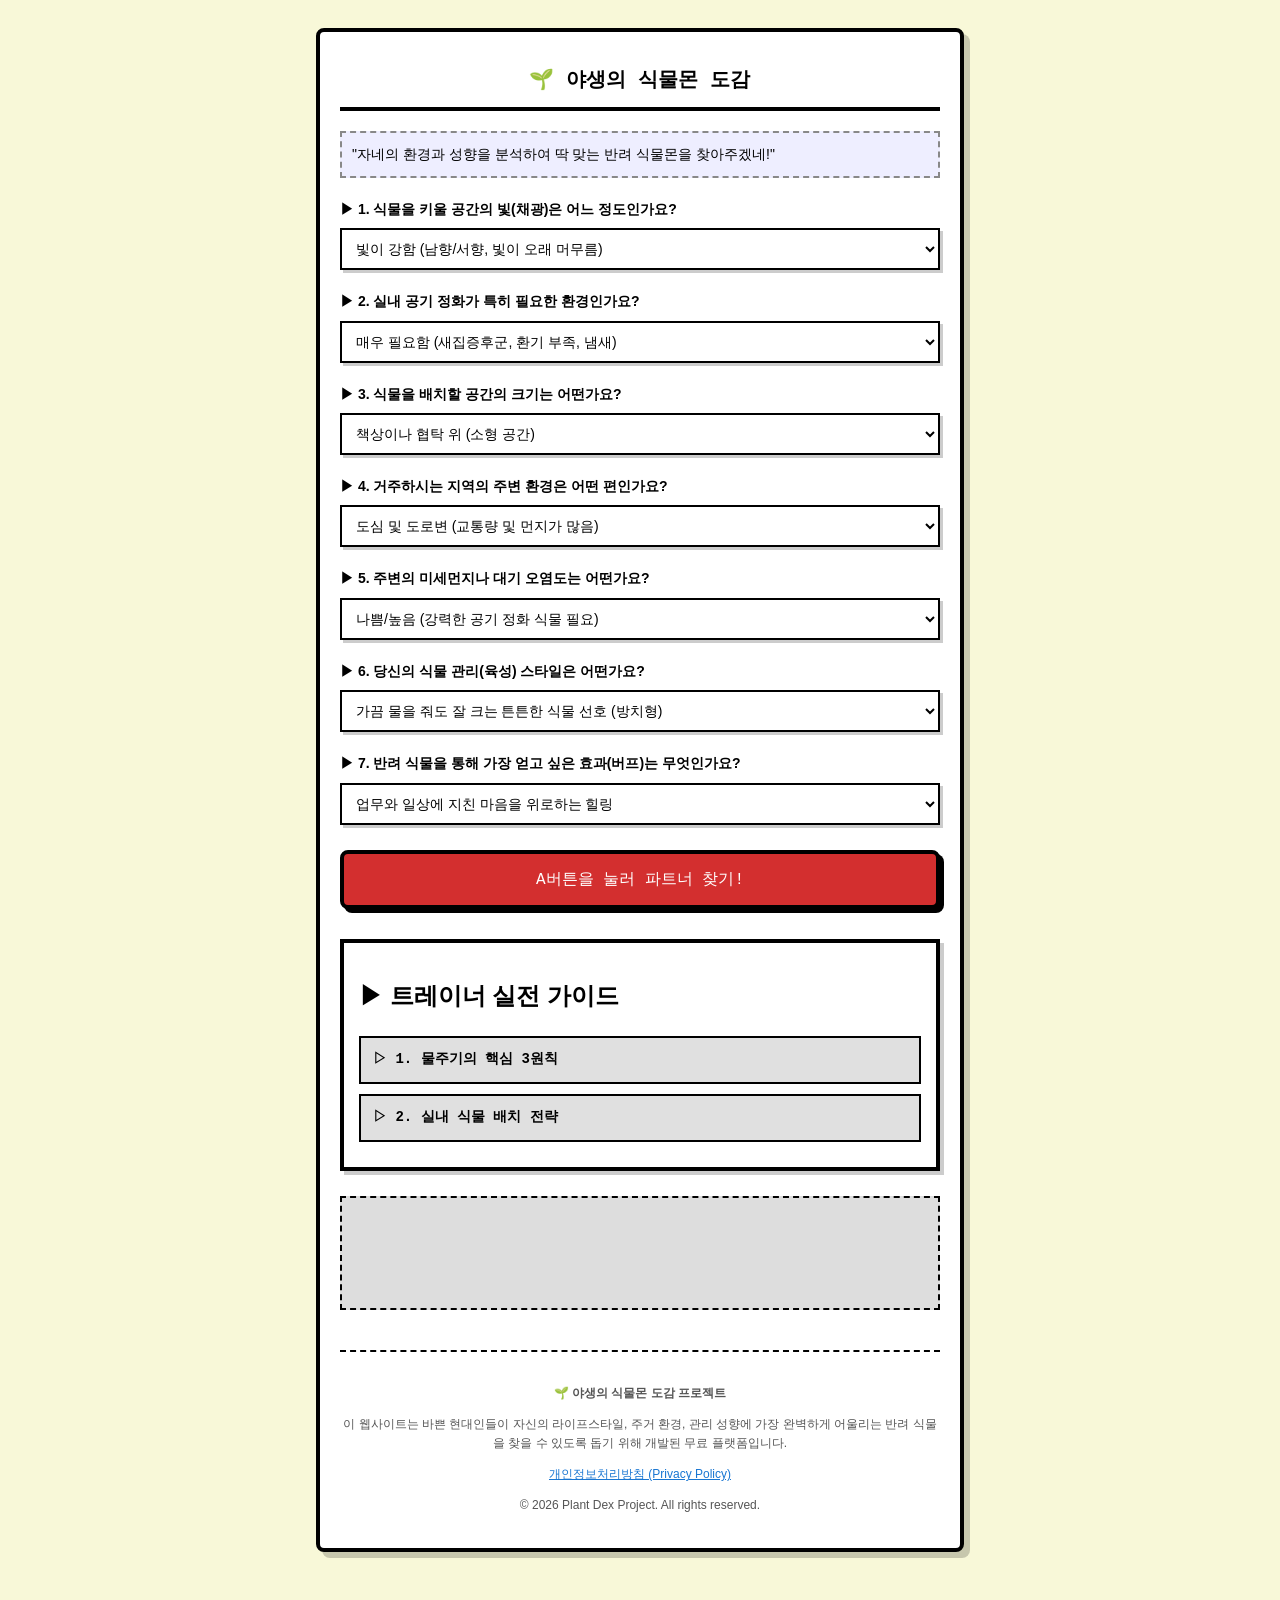
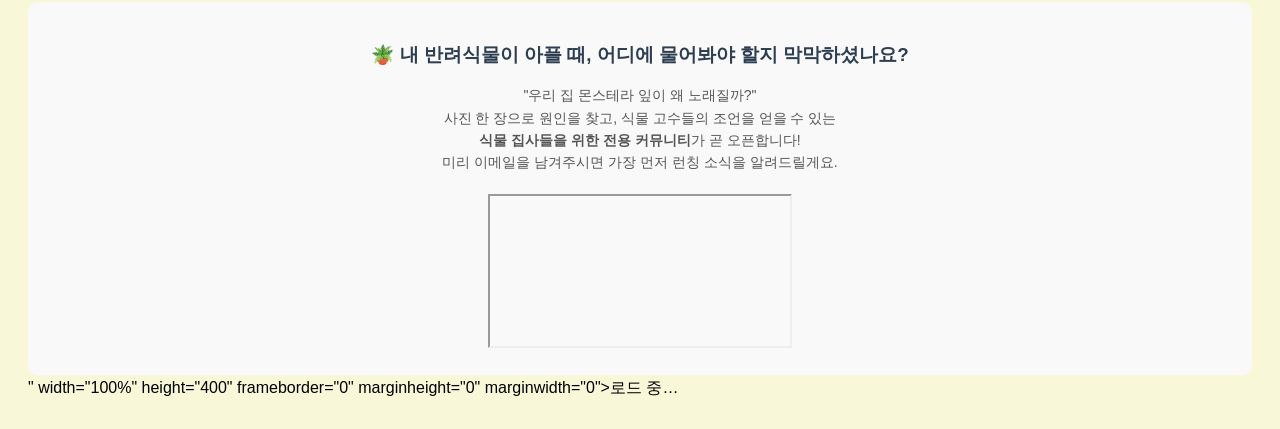
==== index.html @ bf18bb60 "Add files via upload" ====
<!DOCTYPE html>
<html lang="ko">
<head>
    <!-- Google tag (gtag.js) - 방문자 통계 분석 -->
    <script async src="https://www.googletagmanager.com/gtag/js?id=G-PQYEPXVBEW"></script>
    <script>
      window.dataLayer = window.dataLayer || [];
      function gtag(){dataLayer.push(arguments);}
      gtag('js', new Date());
      gtag('config', 'G-PQYEPXVBEW');
    </script>

    <meta charset="UTF-8">
    <meta name="viewport" content="width=device-width, initial-scale=1.0">
    <title>야생의 식물몬 도감 | 나만의 반려식물 찾기</title>

    <!-- 구글 애드센스 계정 소유권 확인 메타 태그 -->
    <meta name="google-adsense-account" content="ca-pub-4136015723287267">
    
    <!-- SNS 공유(오픈 그래프) 최적화 태그 -->
    <meta property="og:title" content="🌱 야생의 식물몬 도감">
    <meta property="og:description" content="나의 환경과 성향에 딱 맞는 운명적인 반려 식물몬을 찾아보세요!">
    <meta property="og:url" content="https://apple1102656-create.github.io/">
    <meta property="og:image" content="https://apple1102656-create.github.io/images/main-thumbnail.png">
    
    <link rel="stylesheet" href="style.css">
    
    <!-- 구글 애드센스 스크립트 -->
    <script async src="https://pagead2.googlesyndication.com/pagead/js/adsbygoogle.js?client=ca-pub-4136015723287267" crossorigin="anonymous"></script>

    <!-- 화면 캡처용 라이브러리 -->
    <script src="https://html2canvas.hertzen.com/dist/html2canvas.min.js"></script>
</head>
<body>
    <div class="container">
        <h1>🌱 야생의 식물몬 도감</h1>
        <p class="intro-text">"자네의 환경과 성향을 분석하여 딱 맞는 반려 식물몬을 찾아주겠네!"</p>

        <!-- 1. 빛 조건 -->
        <div class="question-box">
            <label for="sunlight">▶ 1. 식물을 키울 공간의 빛(채광)은 어느 정도인가요?</label>
            <select id="sunlight">
                <option value="high">빛이 강함 (남향/서향, 빛이 오래 머무름)</option>
                <option value="medium">빛이 적당함 (동향, 아침 햇살)</option>
                <option value="low">어둡거나 간접광 (북향, 창문 없음)</option>
            </select>
        </div>

        <!-- 2. 공기 정화 -->
        <div class="question-box">
            <label for="airQuality">▶ 2. 실내 공기 정화가 특히 필요한 환경인가요?</label>
            <select id="airQuality">
                <option value="high">매우 필요함 (새집증후군, 환기 부족, 냄새)</option>
                <option value="normal">일반적인 상태 (보통의 실내)</option>
            </select>
        </div>

        <!-- 3. 공간 크기 -->
        <div class="question-box">
            <label for="space">▶ 3. 식물을 배치할 공간의 크기는 어떤가요?</label>
            <select id="space">
                <option value="small">책상이나 협탁 위 (소형 공간)</option>
                <option value="large">거실이나 사무실 바닥 (중대형 공간)</option>
            </select>
        </div>

        <!-- 4. 거주 지역 -->
        <div class="question-box">
            <label for="location">▶ 4. 거주하시는 지역의 주변 환경은 어떤 편인가요?</label>
            <select id="location">
                <option value="urban">도심 및 도로변 (교통량 및 먼지가 많음)</option>
                <option value="residential">일반 주택가 및 자연 친화 지역</option>
            </select>
        </div>

        <!-- 5. 오염도 -->
        <div class="question-box">
            <label for="pollution">▶ 5. 주변의 미세먼지나 대기 오염도는 어떤가요?</label>
            <select id="pollution">
                <option value="high">나쁨/높음 (강력한 공기 정화 식물 필요)</option>
                <option value="low">보통/안전함 (기본 정화 능력으로 충분)</option>
            </select>
        </div>

        <!-- 6. 관리 성향 -->
        <div class="question-box">
            <label for="careType">▶ 6. 당신의 식물 관리(육성) 스타일은 어떤가요?</label>
            <select id="careType">
                <option value="easy">가끔 물을 줘도 잘 크는 튼튼한 식물 선호 (방치형)</option>
                <option value="diligent">자주 눈맞춤하며 물을 챙겨주고 싶음 (애정형)</option>
            </select>
        </div>

        <!-- 7. 심리적 취향 -->
        <div class="question-box">
            <label for="mood">▶ 7. 반려 식물을 통해 가장 얻고 싶은 효과(버프)는 무엇인가요?</label>
            <select id="mood">
                <option value="healing">업무와 일상에 지친 마음을 위로하는 힐링</option>
                <option value="interior">공간을 생기 있고 트렌디하게 꾸며주는 인테리어</option>
            </select>
        </div>

        <button onclick="recommendPlant()" class="main-btn">A버튼을 눌러 파트너 찾기!</button>

        <!-- 결과 창 -->
        <div id="result-box" class="hidden">
            <div class="result-card dex-card" id="animation-card">
                <span class="card-header">도감 데이터 전송 완료!</span>
                <p id="plant-subtitle" class="subtitle"></p>
                <h3 id="plant-name" class="pixel-font-large"></h3>
                
                <div class="image-container screen-bg">
                    <img id="plant-image" src="" alt="식물 캐릭터" class="plant-character pixelated">
                </div>

                <div class="stats-box">
                    <p><strong>[속성]</strong> <span id="plant-type"></span></p>
                    <p><strong>[특수 스킬]</strong> <span id="plant-skill"></span></p>
                </div>

                <div id="plant-tags" class="tag-container"></div>
                <p id="plant-description" class="description retro-text"></p>

                <div class="tip-box">
                    <p><strong>▶ 추천 배치 장소:</strong> <span id="plant-spot"></span></p>
                    <p><strong>▶ 주의 및 꿀팁:</strong> <span id="plant-caution"></span></p>
                </div>

                <!-- [수정 완료] 구글 이미지 검색으로 연결되는 버튼 -->
                <a id="plant-affiliate-link" href="#" target="_blank" class="affiliate-btn">
                    ▶ 실제 식물몬(이미지) 보러 가기
                </a>
            </div>

            <div class="sub-recommend retro-box">
                <h4>▶ 이 식물몬들도 잘 어울려요!</h4>
                <ul id="sub-plants-list"></ul>
            </div>

            <div class="share-container">
                <button onclick="shareResult()" class="share-btn">▶ 도감 데이터 통신교환(결과 공유하기)</button>
                <button onclick="downloadResult()" class="share-btn" style="background-color: #4caf50; color: #fff; margin-top: 10px;">📷 내 결과 이미지로 저장하기</button>
            </div>
        </div>

        <div class="articles-section retro-box mt-30">
            <h2>▶ 트레이너 실전 가이드</h2>
            <div class="accordion-item">
                <button class="accordion-header" onclick="toggleAccordion(this)">▷ 1. 물주기의 핵심 3원칙</button>
                <div class="accordion-content">
                    <p>초보 집사들이 가장 많이 하는 실수는 턴(주기)마다 무조건 물을 주는 것입니다. <strong>'겉흙을 2~3cm 이상 찔러보아 흙이 바짝 말랐을 때'</strong> 화분 밑으로 물이 줄줄 흘러나올 만큼 흠뻑 주는 것이 핵심입니다.</p>
                </div>
            </div>
            <div class="accordion-item">
                <button class="accordion-header" onclick="toggleAccordion(this)">▷ 2. 실내 식물 배치 전략</button>
                <div class="accordion-content">
                    <p>공기 정화 식물은 실내 유해 오염 물질이 가장 많이 밀집하는 <strong>바닥에서 1미터 이내 높이</strong>에 배치하는 것이 공기 질 개선에 가장 효과적입니다.</p>
                </div>
            </div>
        </div>

        <!-- 하단 통합 광고 영역 -->
        <div class="ad-container">
            <ins class="adsbygoogle"
                 style="display:block"
                 data-ad-client="ca-pub-4136015723287267"
                 data-ad-slot=""
                 data-ad-format="auto"
                 data-full-width-responsive="true"></ins>
            <script>
                 (adsbygoogle = window.adsbygoogle || []).push({});
            </script>
        </div>

        <!-- 사이트 정보 및 푸터 영역 -->
        <footer style="margin-top: 40px; padding-top: 20px; border-top: 2px dashed #000; text-align: center; font-size: 12px; color: #555;">
            <p><strong>🌱 야생의 식물몬 도감 프로젝트</strong></p>
            <p>이 웹사이트는 바쁜 현대인들이 자신의 라이프스타일, 주거 환경, 관리 성향에 가장 완벽하게 어울리는 반려 식물을 찾을 수 있도록 돕기 위해 개발된 무료 플랫폼입니다.</p>
            <p style="margin-top: 10px;">
                <a href="privacy.html" style="color: #1976d2; text-decoration: underline;">개인정보처리방침 (Privacy Policy)</a>
            </p>
            <p>© 2026 Plant Dex Project. All rights reserved.</p>
        </footer>

    </div> 
    <script src="script.js"></script>
<!-- 사전 알림 신청 영역 시작 -->
<div style="margin-top: 50px; padding: 20px; background-color: #f9f9f9; border-radius: 10px; text-align: center;">
    <h3 style="color: #2c3e50; margin-bottom: 10px;">🪴 내 반려식물이 아플 때, 어디에 물어봐야 할지 막막하셨나요?</h3>
    <p style="color: #555; font-size: 14px; line-height: 1.6; margin-bottom: 20px;">
        "우리 집 몬스테라 잎이 왜 노래질까?"<br>
        사진 한 장으로 원인을 찾고, 식물 고수들의 조언을 얻을 수 있는<br>
        <strong>식물 집사들을 위한 전용 커뮤니티</strong>가 곧 오픈합니다!<br>
        미리 이메일을 남겨주시면 가장 먼저 런칭 소식을 알려드릴게요.
    </p>

    <!-- iframe src 안의 텍스트를 복사한 긴 주소로 바꿔주세요 -->
    <iframe src="<!-- 사전 알림 신청 영역 시작 -->
<div style="margin-top: 50px; padding: 20px; background-color: #f9f9f9; border-radius: 10px; text-align: center;">
    <h3 style="color: #2c3e50; margin-bottom: 10px;">🪴 내 반려식물이 아플 때, 어디에 물어봐야 할지 막막하셨나요?</h3>
    <p style="color: #555; font-size: 14px; line-height: 1.6; margin-bottom: 20px;">
        "우리 집 몬스테라 잎이 왜 노래질까?"<br>
        사진 한 장으로 원인을 찾고, 식물 고수들의 조언을 얻을 수 있는<br>
        <strong>식물 집사들을 위한 전용 커뮤니티</strong>가 곧 오픈합니다!<br>
        미리 이메일을 남겨주시면 가장 먼저 런칭 소식을 알려드릴게요.
    </p>

    <!-- iframe src 안의 텍스트를 복사한 긴 주소로 바꿔주세요 -->
    <iframe src="여기에_복사한_긴_주소를_붙여넣으세요" width="100%" height="400" frameborder="0" marginheight="0" marginwidth="0">로드 중…</iframe>
</div>
<!-- 사전 알림 신청 영역 끝 -->" width="100%" height="400" frameborder="0" marginheight="0" marginwidth="0">로드 중…</iframe>
</div>
<!-- 사전 알림 신청 영역 끝 -->
</body>
</html>
---- style.css ----
@import url('https://cdn.jsdelivr.net/npm/galmuri@latest/dist/galmuri.css');

/* [가독성 개선] 기본 폰트를 가독성이 높은 돋움/고딕 계열로 변경 */
body {
    font-family: 'Apple SD Gothic Neo', 'Malgun Gothic', 'Noto Sans KR', sans-serif;
    background-color: #f8f8d8;
    color: #000;
    padding: 20px;
    line-height: 1.6;
}

/* 주요 타이틀, 버튼, 결과 창에는 레트로 폰트 유지 */
h1, .main-btn, .pixel-font-large, .card-header, .share-btn, .accordion-header, .retro-box h4 {
    font-family: 'Galmuri11', monospace;
}

.container {
    max-width: 600px;
    margin: 0 auto;
    background: #fff;
    padding: 20px;
    border: 4px solid #000;
    border-radius: 8px;
    box-shadow: 6px 6px 0px rgba(0,0,0,0.2);
}

h1 {
    font-size: 20px;
    text-align: center;
    border-bottom: 4px solid #000;
    padding-bottom: 10px;
    margin-bottom: 20px;
}

.intro-text {
    font-size: 14px;
    border: 2px dashed #888;
    padding: 10px;
    background: #eef;
}

.question-box { margin-top: 20px; }
label { display: block; font-weight: bold; margin-bottom: 8px; font-size: 14px; }
select { 
    width: 100%; 
    padding: 10px; 
    border: 2px solid #000; 
    font-family: 'Apple SD Gothic Neo', 'Malgun Gothic', sans-serif;
    font-size: 14px; 
    background-color: #fff;
    box-shadow: 3px 3px 0px #ccc;
    outline: none;
    cursor: pointer;
}

.main-btn {
    margin-top: 25px;
    width: 100%;
    padding: 15px;
    background-color: #d32f2f;
    color: white;
    border: 4px solid #000;
    border-radius: 8px;
    font-size: 16px;
    cursor: pointer;
    box-shadow: 4px 4px 0px #000;
    transition: transform 0.1s;
}
.main-btn:active { transform: translate(4px, 4px); box-shadow: 0px 0px 0px #000; }

#result-box { margin-top: 30px; }

.dex-card {
    background: #f0f0f0;
    border: 4px solid #000;
    border-radius: 12px;
    padding: 20px;
    text-align: center;
    box-shadow: inset -4px -4px 0px rgba(0,0,0,0.1), 6px 6px 0px rgba(0,0,0,0.2);
}

.pixel-font-large { font-size: 24px; margin: 10px 0; color: #000; text-shadow: 2px 2px 0px #ccc; }

.screen-bg {
    background-color: #9bbc0f;
    border: 4px solid #0f380f;
    border-radius: 8px;
    padding: 20px;
    margin: 15px 0;
    box-shadow: inset 4px 4px 0px rgba(0,0,0,0.1);
}

.pixelated {
    image-rendering: pixelated;
}

.plant-character {
    max-width: 260px; 
    width: 100%;
    height: auto;
    animation: popIn 0.5s steps(5, end) forwards, bobbing 2s steps(4, end) infinite 0.5s;
}

@keyframes popIn {
    0% { transform: scale(0); opacity: 0; }
    100% { transform: scale(1); opacity: 1; }
}

@keyframes bobbing {
    0%, 100% { transform: translateY(0); }
    50% { transform: translateY(-8px); }
}

.stats-box {
    background: #fff;
    border: 2px solid #000;
    padding: 10px;
    text-align: left;
    font-size: 14px;
    margin-bottom: 15px;
}
.stats-box p { margin: 5px 0; }

.tag-badge { 
    display: inline-block; 
    background-color: #000; 
    color: #fff; 
    padding: 4px 8px; 
    font-size: 12px; 
    margin: 3px; 
    border-radius: 4px;
}

.retro-text {
    font-size: 15px;
    text-align: left;
    background: #fff;
    border: 2px solid #000;
    padding: 15px;
    border-radius: 4px;
    min-height: 80px;
    font-family: 'Apple SD Gothic Neo', 'Malgun Gothic', sans-serif;
    word-break: keep-all;
}

.typewriter-cursor {
    display: inline-block;
    vertical-align: bottom;
    animation: blink 0.8s step-end infinite;
    margin-left: 4px;
    font-size: 12px;
}

@keyframes blink {
    50% { opacity: 0; }
}

.tip-box { 
    background-color: #fffbe6; 
    border: 2px dashed #ffb300; 
    padding: 15px; 
    margin-top: 15px; 
    text-align: left; 
    font-size: 14px; 
}
.tip-box p { margin: 6px 0; }

.affiliate-btn { 
    display: block; 
    margin-top: 20px; 
    padding: 12px; 
    background-color: #1976d2; 
    color: white; 
    text-decoration: none; 
    border: 4px solid #000; 
    font-family: 'Galmuri11', monospace;
    font-size: 14px; 
    box-shadow: 4px 4px 0px #000; 
}
.affiliate-btn:active { transform: translate(4px, 4px); box-shadow: 0px 0px 0px #000; }

.retro-box {
    background: #fff;
    border: 4px solid #000;
    padding: 15px;
    margin-top: 20px;
    text-align: left;
    box-shadow: 4px 4px 0px rgba(0,0,0,0.2);
}
.retro-box h4 { margin: 0 0 10px 0; border-bottom: 2px solid #000; padding-bottom: 5px;}
.retro-box ul { margin: 0; padding-left: 20px; font-size: 14px; }
.retro-box li { margin-bottom: 8px; }

.share-btn { 
    width: 100%; 
    padding: 12px; 
    background-color: #fbc02d; 
    color: #000; 
    border: 4px solid #000; 
    font-size: 14px; 
    cursor: pointer; 
    box-shadow: 4px 4px 0px #000; 
    margin-top: 20px;
}
.share-btn:active { transform: translate(4px, 4px); box-shadow: 0px 0px 0px #000; }

.accordion-item { margin-bottom: 10px; border: 2px solid #000; background: #eee; }
.accordion-header { width: 100%; padding: 12px; background-color: #e0e0e0; color: #000; font-size: 14px; font-weight: bold; text-align: left; border: none; cursor: pointer; border-bottom: 2px solid transparent;}
.accordion-content { padding: 15px; background-color: #ffffff; font-size: 14px; display: none; border-top: 2px solid #000;}

.mt-30 { margin-top: 30px; }
.ad-container { margin: 25px 0; padding: 15px 0; text-align: center; background-color: #ddd; border: 2px dashed #000; min-height: 80px; }
.hidden { display: none; }
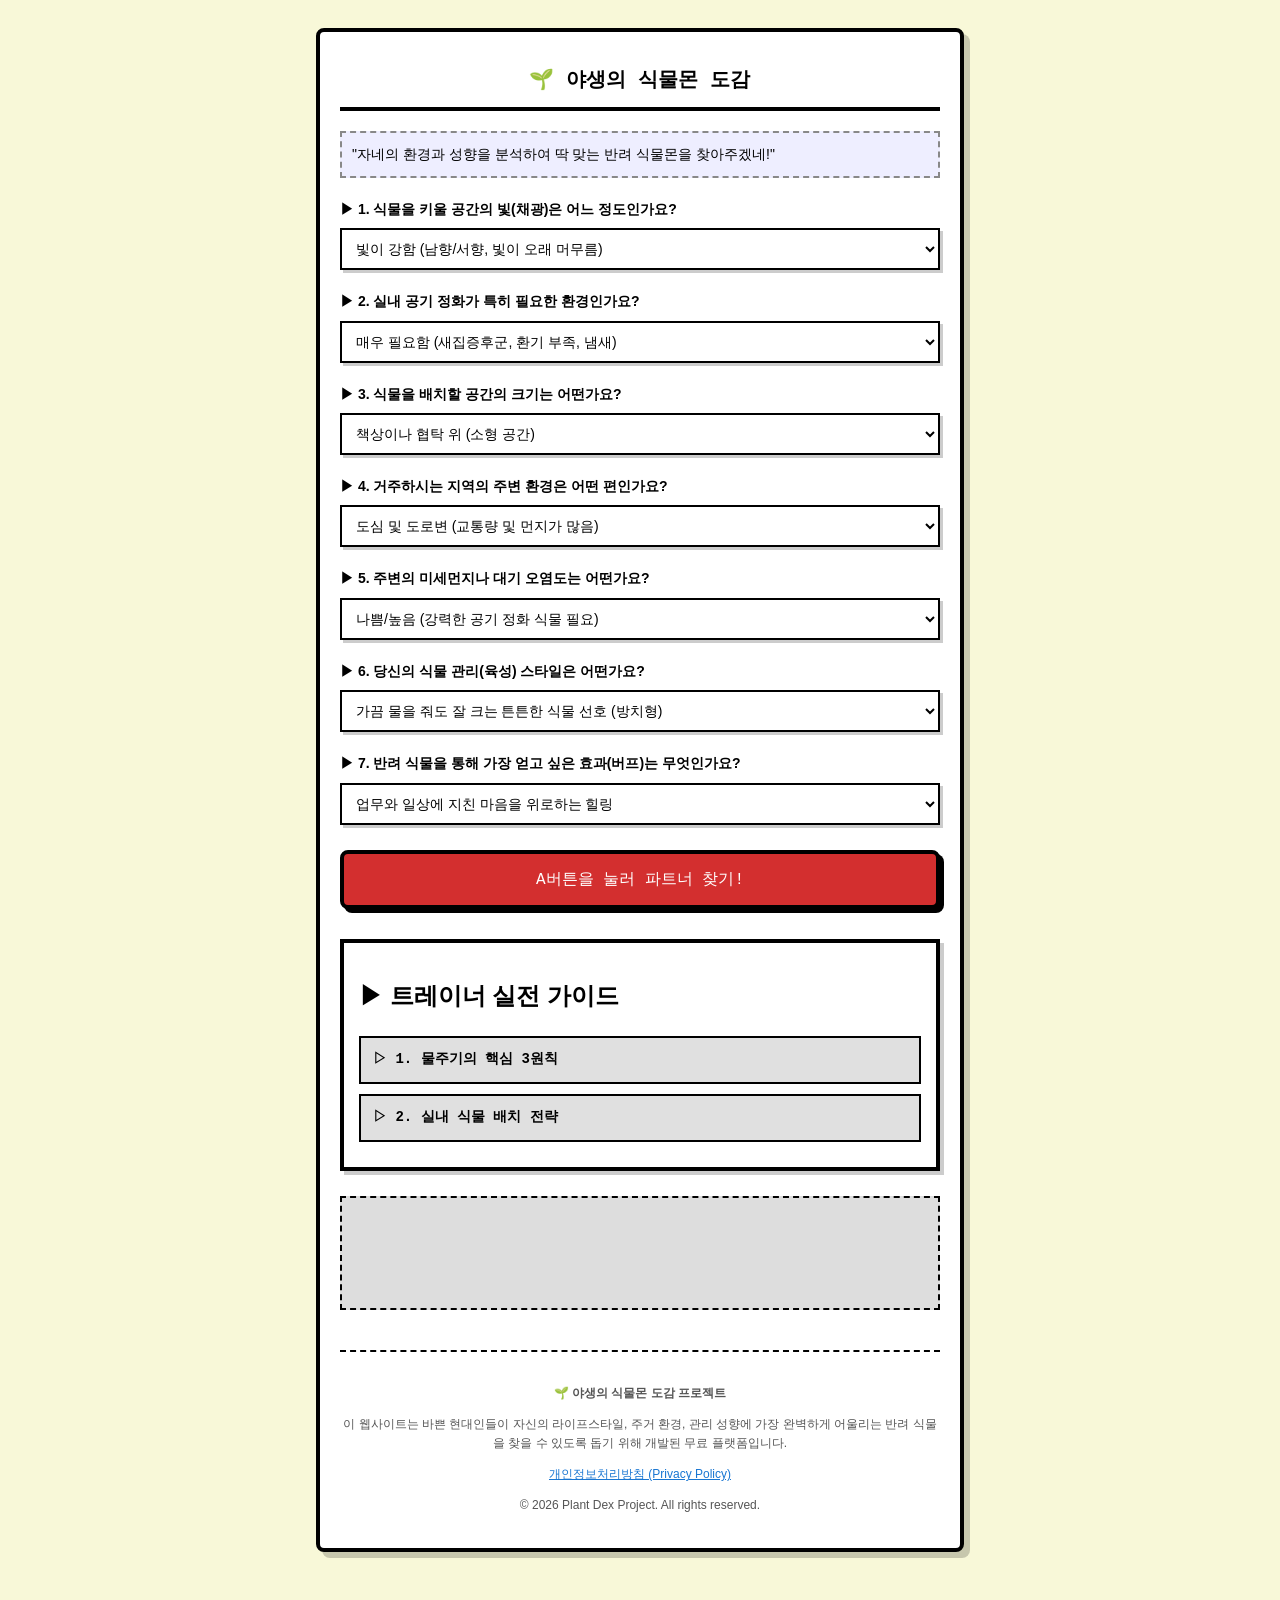
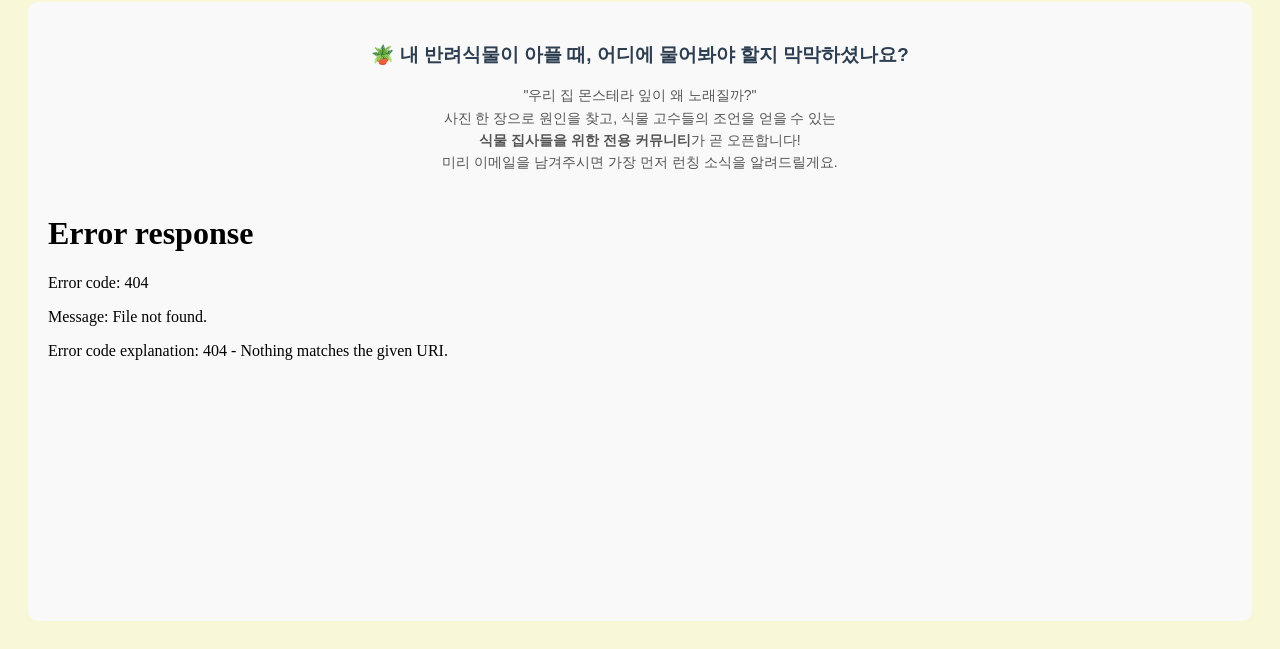
==== commit 4693c23b: "Add files via upload" ====
--- a/index.html
+++ b/index.html
@@ -184,32 +184,20 @@
 
     </div> 
     <script src="script.js"></script>
-<!-- 사전 알림 신청 영역 시작 -->
-<div style="margin-top: 50px; padding: 20px; background-color: #f9f9f9; border-radius: 10px; text-align: center;">
-    <h3 style="color: #2c3e50; margin-bottom: 10px;">🪴 내 반려식물이 아플 때, 어디에 물어봐야 할지 막막하셨나요?</h3>
-    <p style="color: #555; font-size: 14px; line-height: 1.6; margin-bottom: 20px;">
-        "우리 집 몬스테라 잎이 왜 노래질까?"<br>
-        사진 한 장으로 원인을 찾고, 식물 고수들의 조언을 얻을 수 있는<br>
-        <strong>식물 집사들을 위한 전용 커뮤니티</strong>가 곧 오픈합니다!<br>
-        미리 이메일을 남겨주시면 가장 먼저 런칭 소식을 알려드릴게요.
-    </p>
-
-    <!-- iframe src 안의 텍스트를 복사한 긴 주소로 바꿔주세요 -->
-    <iframe src="<!-- 사전 알림 신청 영역 시작 -->
-<div style="margin-top: 50px; padding: 20px; background-color: #f9f9f9; border-radius: 10px; text-align: center;">
-    <h3 style="color: #2c3e50; margin-bottom: 10px;">🪴 내 반려식물이 아플 때, 어디에 물어봐야 할지 막막하셨나요?</h3>
-    <p style="color: #555; font-size: 14px; line-height: 1.6; margin-bottom: 20px;">
-        "우리 집 몬스테라 잎이 왜 노래질까?"<br>
-        사진 한 장으로 원인을 찾고, 식물 고수들의 조언을 얻을 수 있는<br>
-        <strong>식물 집사들을 위한 전용 커뮤니티</strong>가 곧 오픈합니다!<br>
-        미리 이메일을 남겨주시면 가장 먼저 런칭 소식을 알려드릴게요.
-    </p>
-
-    <!-- iframe src 안의 텍스트를 복사한 긴 주소로 바꿔주세요 -->
-    <iframe src="여기에_복사한_긴_주소를_붙여넣으세요" width="100%" height="400" frameborder="0" marginheight="0" marginwidth="0">로드 중…</iframe>
-</div>
-<!-- 사전 알림 신청 영역 끝 -->" width="100%" height="400" frameborder="0" marginheight="0" marginwidth="0">로드 중…</iframe>
-</div>
-<!-- 사전 알림 신청 영역 끝 -->
+
+    <!-- 사전 알림 신청 영역 시작 -->
+    <div style="margin-top: 50px; padding: 20px; background-color: #f9f9f9; border-radius: 10px; text-align: center;">
+        <h3 style="color: #2c3e50; margin-bottom: 10px;">🪴 내 반려식물이 아플 때, 어디에 물어봐야 할지 막막하셨나요?</h3>
+        <p style="color: #555; font-size: 14px; line-height: 1.6; margin-bottom: 20px;">
+            "우리 집 몬스테라 잎이 왜 노래질까?"<br>
+            사진 한 장으로 원인을 찾고, 식물 고수들의 조언을 얻을 수 있는<br>
+            <strong>식물 집사들을 위한 전용 커뮤니티</strong>가 곧 오픈합니다!<br>
+            미리 이메일을 남겨주시면 가장 먼저 런칭 소식을 알려드릴게요.
+        </p>
+
+        <!-- iframe src 안의 텍스트를 복사한 긴 주소로 바꿔주세요 -->
+        <iframe src="여기에_복사한_긴_주소를_붙여넣으세요" width="100%" height="400" frameborder="0" marginheight="0" marginwidth="0">로드 중…</iframe>
+    </div>
+    <!-- 사전 알림 신청 영역 끝 -->
 </body>
 </html>
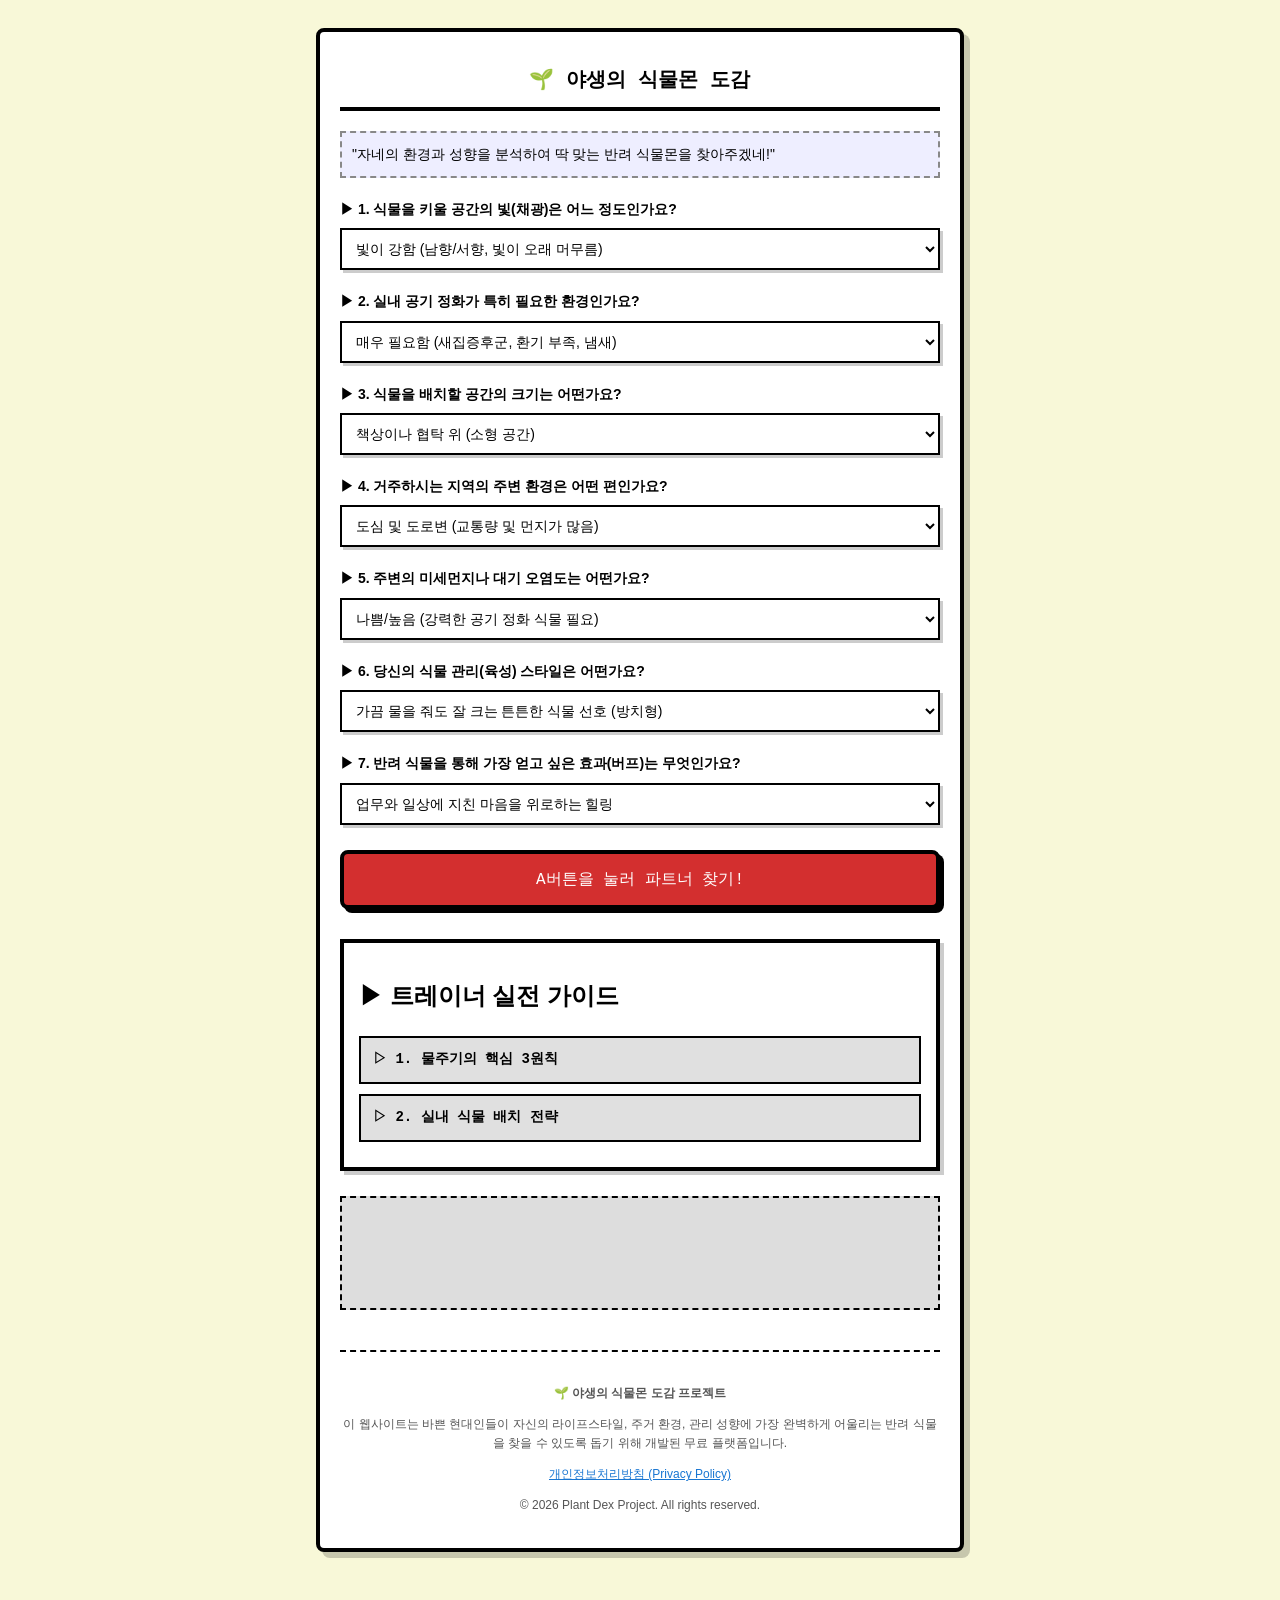
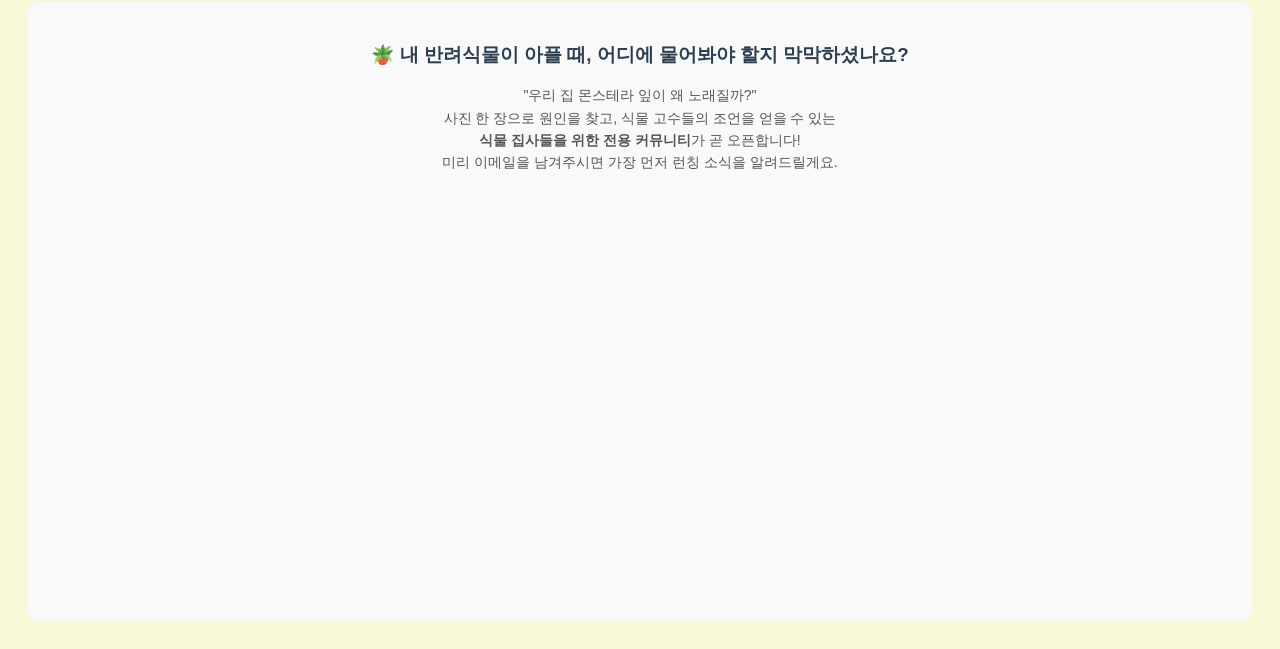
==== commit 76070d2f: "Add files via upload" ====
--- a/index.html
+++ b/index.html
@@ -196,7 +196,7 @@
         </p>
 
         <!-- iframe src 안의 텍스트를 복사한 긴 주소로 바꿔주세요 -->
-        <iframe src="여기에_복사한_긴_주소를_붙여넣으세요" width="100%" height="400" frameborder="0" marginheight="0" marginwidth="0">로드 중…</iframe>
+        <iframe src="https://docs.google.com/forms/d/e/1FAIpQLScfU-OfLPG2yC_JlRL28IwRi_As6bhgP7tJ-Bg3mwSod7ke3A/viewform?usp=dialog" width="100%" height="400" frameborder="0" marginheight="0" marginwidth="0">로드 중…</iframe>
     </div>
     <!-- 사전 알림 신청 영역 끝 -->
 </body>
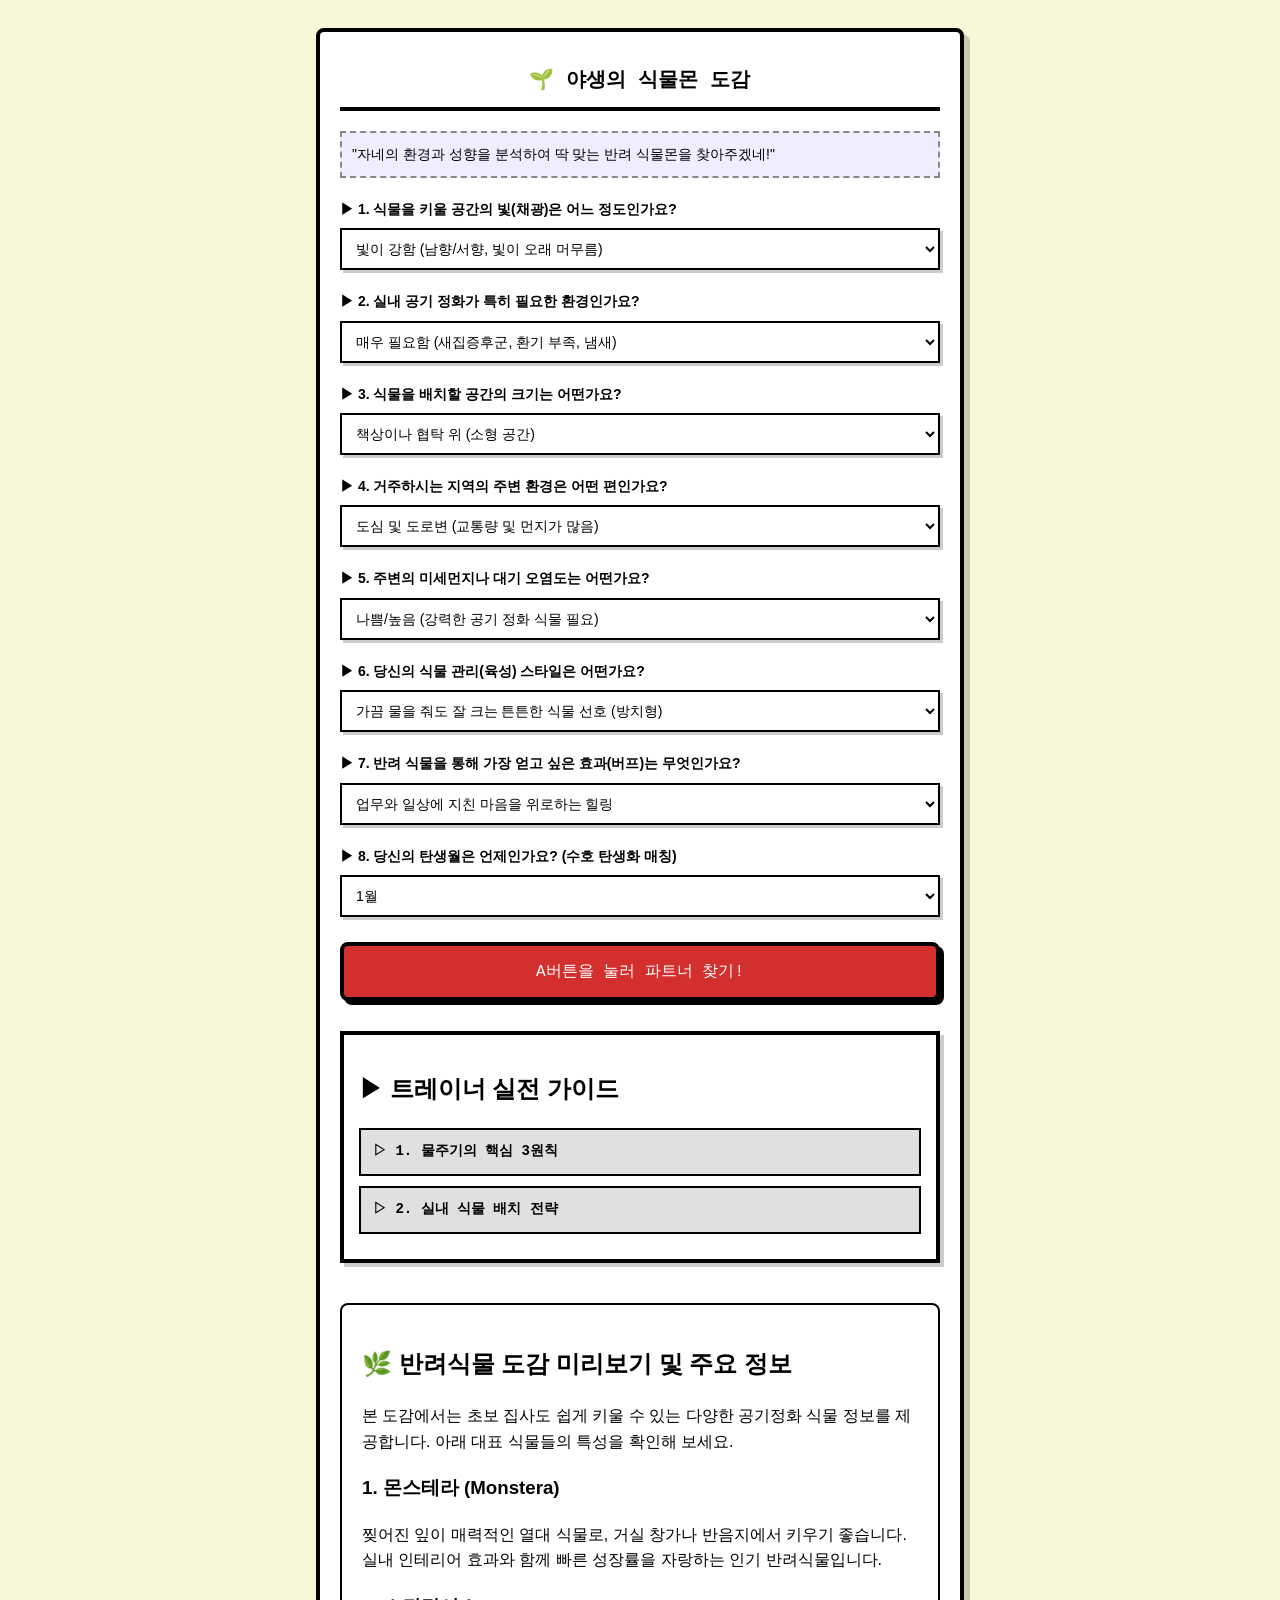
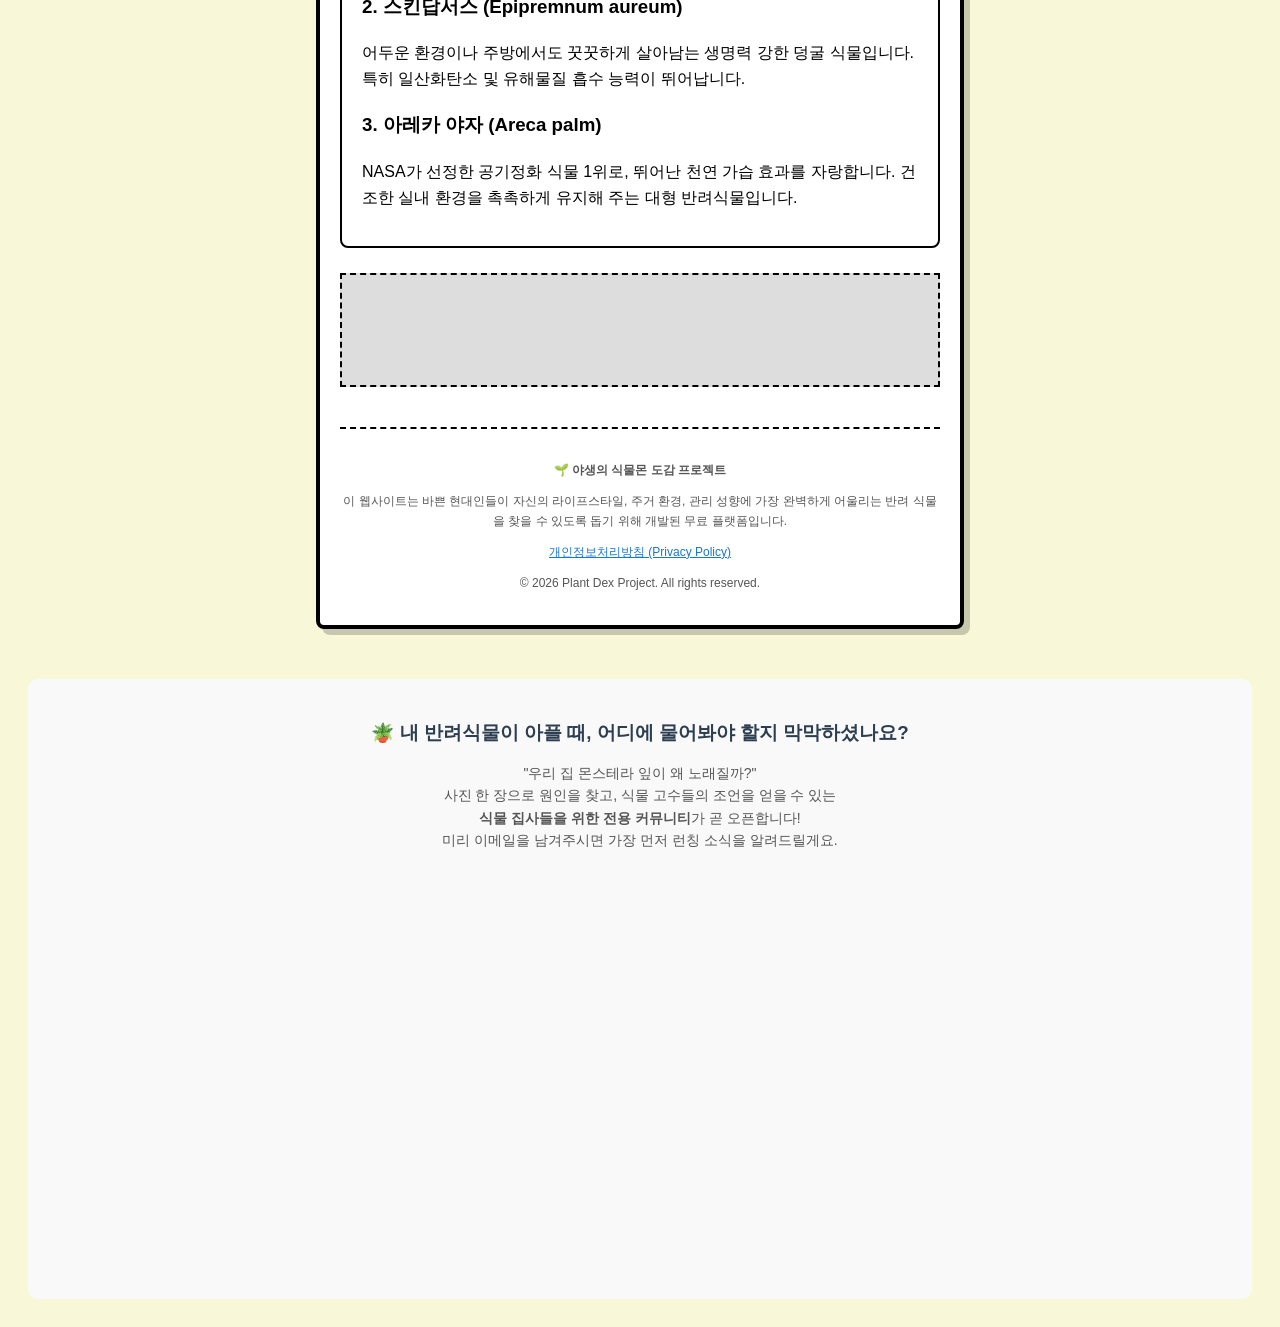
==== commit d4b64959: "Add files via upload" ====
--- a/index.html
+++ b/index.html
@@ -100,10 +100,30 @@
             </select>
         </div>
 
+        <!-- 8. 탄생월 선택 -->
+        <div class="question-box">
+            <label for="birthMonth">▶ 8. 당신의 탄생월은 언제인가요? (수호 탄생화 매칭)</label>
+            <select id="birthMonth">
+                <option value="1">1월</option>
+                <option value="2">2월</option>
+                <option value="3">3월</option>
+                <option value="4">4월</option>
+                <option value="5">5월</option>
+                <option value="6">6월</option>
+                <option value="7">7월</option>
+                <option value="8">8월</option>
+                <option value="9">9월</option>
+                <option value="10">10월</option>
+                <option value="11">11월</option>
+                <option value="12">12월</option>
+            </select>
+        </div>
+
         <button onclick="recommendPlant()" class="main-btn">A버튼을 눌러 파트너 찾기!</button>
 
         <!-- 결과 창 -->
         <div id="result-box" class="hidden">
+            <!-- 메인 추천 식물몬 카드 -->
             <div class="result-card dex-card" id="animation-card">
                 <span class="card-header">도감 데이터 전송 완료!</span>
                 <p id="plant-subtitle" class="subtitle"></p>
@@ -126,23 +146,35 @@
                     <p><strong>▶ 주의 및 꿀팁:</strong> <span id="plant-caution"></span></p>
                 </div>
 
-                <!-- [수정 완료] 구글 이미지 검색으로 연결되는 버튼 -->
+                <!-- 메인 식물 구글 이미지 검색 연결 버튼 -->
                 <a id="plant-affiliate-link" href="#" target="_blank" class="affiliate-btn">
                     ▶ 실제 식물몬(이미지) 보러 가기
                 </a>
             </div>
 
+            <!-- 탄생월 수호 식물몬 카드 -->
+            <div class="retro-box mt-20" style="background-color: #fffaf0; border: 2px solid #e67e22;">
+                <h4 style="margin: 0 0 10px 0; color: #d35400;">🎂 나의 탄생월 수호 탄생화</h4>
+                <p id="birth-flower-info" style="margin: 0 0 12px 0; line-height: 1.6; font-size: 14px; color: #333;"></p>
+                <a id="birth-flower-link" href="#" target="_blank" class="affiliate-btn" style="background-color: #e67e22; border-color: #d35400;">
+                    🌸 실제 탄생화(이미지) 보러 가기
+                </a>
+            </div>
+
+            <!-- 서브 추천 목록 -->
             <div class="sub-recommend retro-box">
                 <h4>▶ 이 식물몬들도 잘 어울려요!</h4>
                 <ul id="sub-plants-list"></ul>
             </div>
 
+            <!-- 공유 및 이미지 저장 -->
             <div class="share-container">
                 <button onclick="shareResult()" class="share-btn">▶ 도감 데이터 통신교환(결과 공유하기)</button>
                 <button onclick="downloadResult()" class="share-btn" style="background-color: #4caf50; color: #fff; margin-top: 10px;">📷 내 결과 이미지로 저장하기</button>
             </div>
         </div>
 
+        <!-- 가이드 아코디언 영역 -->
         <div class="articles-section retro-box mt-30">
             <h2>▶ 트레이너 실전 가이드</h2>
             <div class="accordion-item">
@@ -159,7 +191,21 @@
             </div>
         </div>
 
-        <!-- 하단 통합 광고 영역 -->
+        <!-- [핵심 보수] 크롤러 인식용 정적 콘텐츠 영역 (상시 노출) -->
+        <section class="seo-content-box" style="margin-top: 40px; padding: 20px; background: #fff; border: 2px solid #000; border-radius: 8px;">
+            <h2>🌿 반려식물 도감 미리보기 및 주요 정보</h2>
+            <p>본 도감에서는 초보 집사도 쉽게 키울 수 있는 다양한 공기정화 식물 정보를 제공합니다. 아래 대표 식물들의 특성을 확인해 보세요.</p>
+            <div style="margin-top: 15px;">
+                <h3>1. 몬스테라 (Monstera)</h3>
+                <p>찢어진 잎이 매력적인 열대 식물로, 거실 창가나 반음지에서 키우기 좋습니다. 실내 인테리어 효과와 함께 빠른 성장률을 자랑하는 인기 반려식물입니다.</p>
+                <h3>2. 스킨답서스 (Epipremnum aureum)</h3>
+                <p>어두운 환경이나 주방에서도 꿋꿋하게 살아남는 생명력 강한 덩굴 식물입니다. 특히 일산화탄소 및 유해물질 흡수 능력이 뛰어납니다.</p>
+                <h3>3. 아레카 야자 (Areca palm)</h3>
+                <p>NASA가 선정한 공기정화 식물 1위로, 뛰어난 천연 가습 효과를 자랑합니다. 건조한 실내 환경을 촉촉하게 유지해 주는 대형 반려식물입니다.</p>
+            </div>
+        </section>
+
+        <!-- 하단 광고 영역 -->
         <div class="ad-container">
             <ins class="adsbygoogle"
                  style="display:block"
@@ -172,7 +218,7 @@
             </script>
         </div>
 
-        <!-- 사이트 정보 및 푸터 영역 -->
+        <!-- 푸터 및 개인정보처리방침 링크 -->
         <footer style="margin-top: 40px; padding-top: 20px; border-top: 2px dashed #000; text-align: center; font-size: 12px; color: #555;">
             <p><strong>🌱 야생의 식물몬 도감 프로젝트</strong></p>
             <p>이 웹사이트는 바쁜 현대인들이 자신의 라이프스타일, 주거 환경, 관리 성향에 가장 완벽하게 어울리는 반려 식물을 찾을 수 있도록 돕기 위해 개발된 무료 플랫폼입니다.</p>
@@ -185,7 +231,7 @@
     </div> 
     <script src="script.js"></script>
 
-    <!-- 사전 알림 신청 영역 시작 -->
+    <!-- 사전 알림 신청 영역 -->
     <div style="margin-top: 50px; padding: 20px; background-color: #f9f9f9; border-radius: 10px; text-align: center;">
         <h3 style="color: #2c3e50; margin-bottom: 10px;">🪴 내 반려식물이 아플 때, 어디에 물어봐야 할지 막막하셨나요?</h3>
         <p style="color: #555; font-size: 14px; line-height: 1.6; margin-bottom: 20px;">
@@ -194,10 +240,7 @@
             <strong>식물 집사들을 위한 전용 커뮤니티</strong>가 곧 오픈합니다!<br>
             미리 이메일을 남겨주시면 가장 먼저 런칭 소식을 알려드릴게요.
         </p>
-
-        <!-- iframe src 안의 텍스트를 복사한 긴 주소로 바꿔주세요 -->
         <iframe src="https://docs.google.com/forms/d/e/1FAIpQLScfU-OfLPG2yC_JlRL28IwRi_As6bhgP7tJ-Bg3mwSod7ke3A/viewform?usp=dialog" width="100%" height="400" frameborder="0" marginheight="0" marginwidth="0">로드 중…</iframe>
     </div>
-    <!-- 사전 알림 신청 영역 끝 -->
 </body>
 </html>
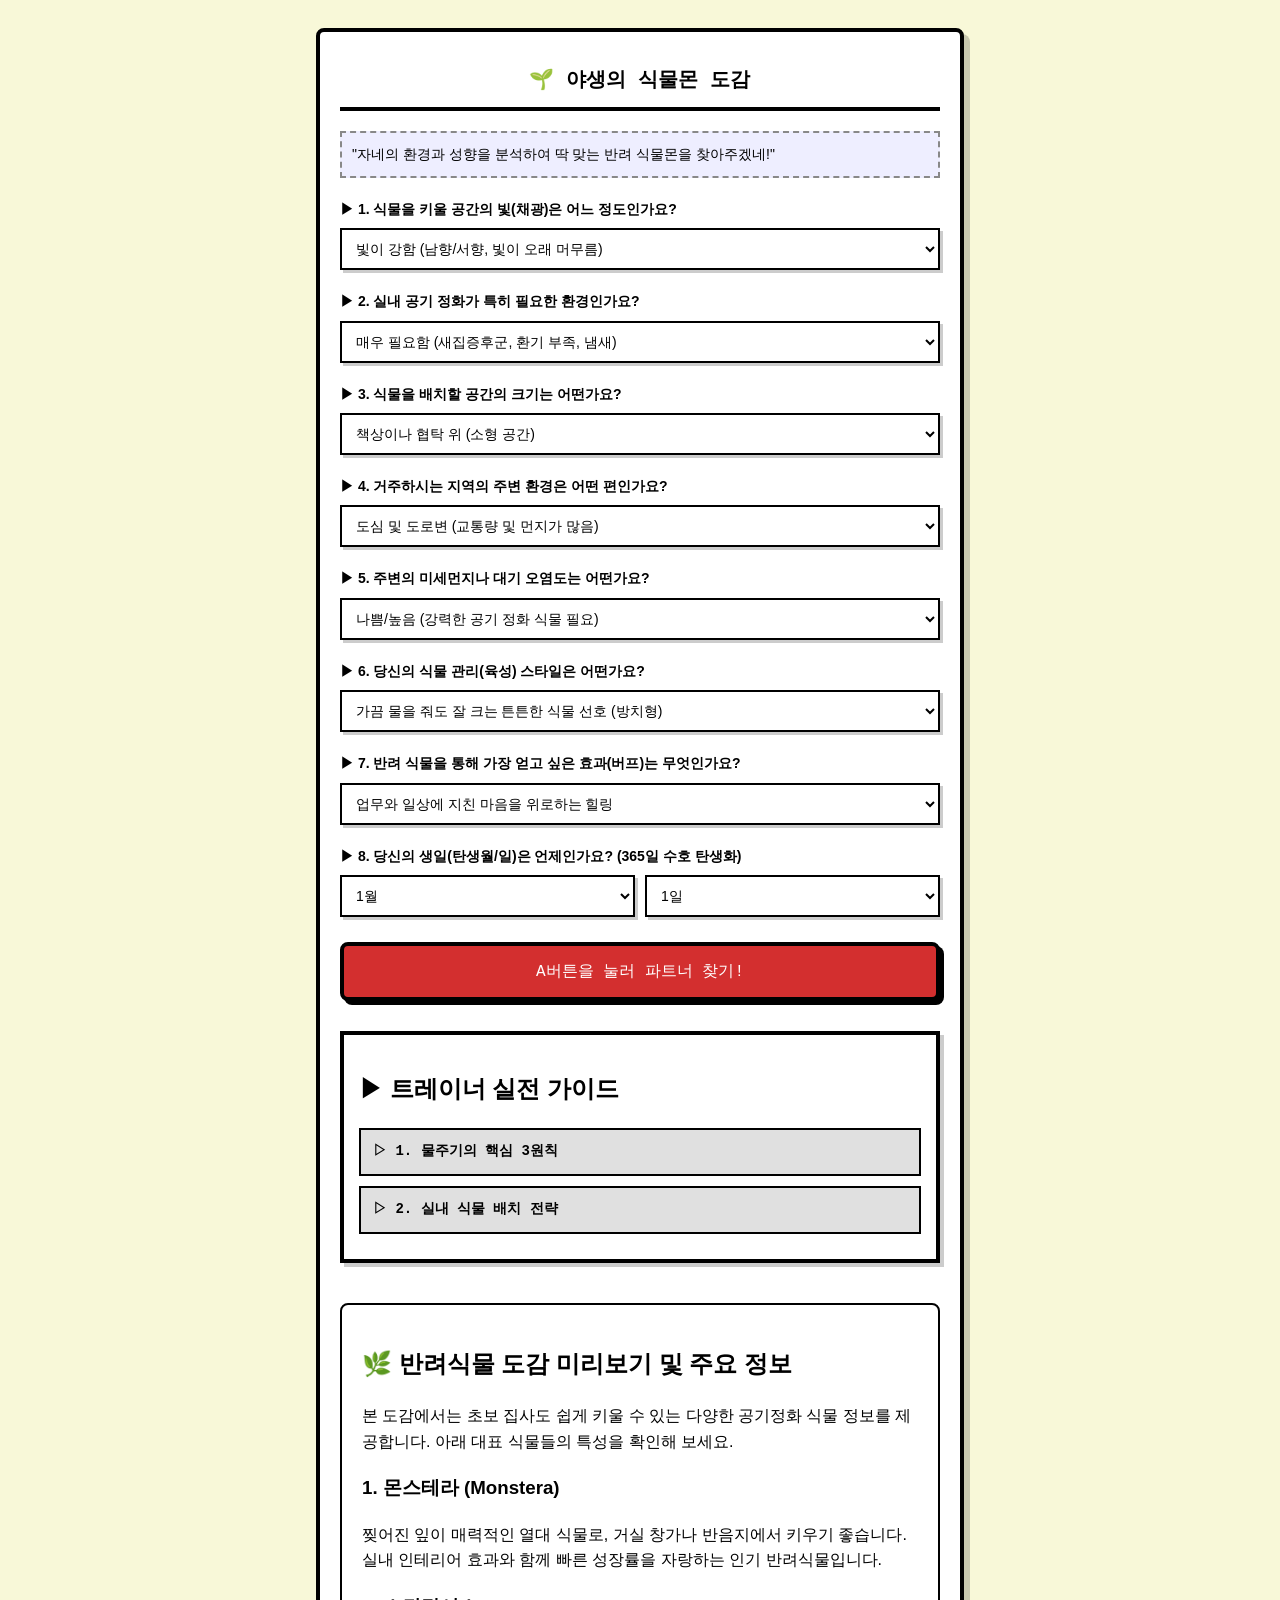
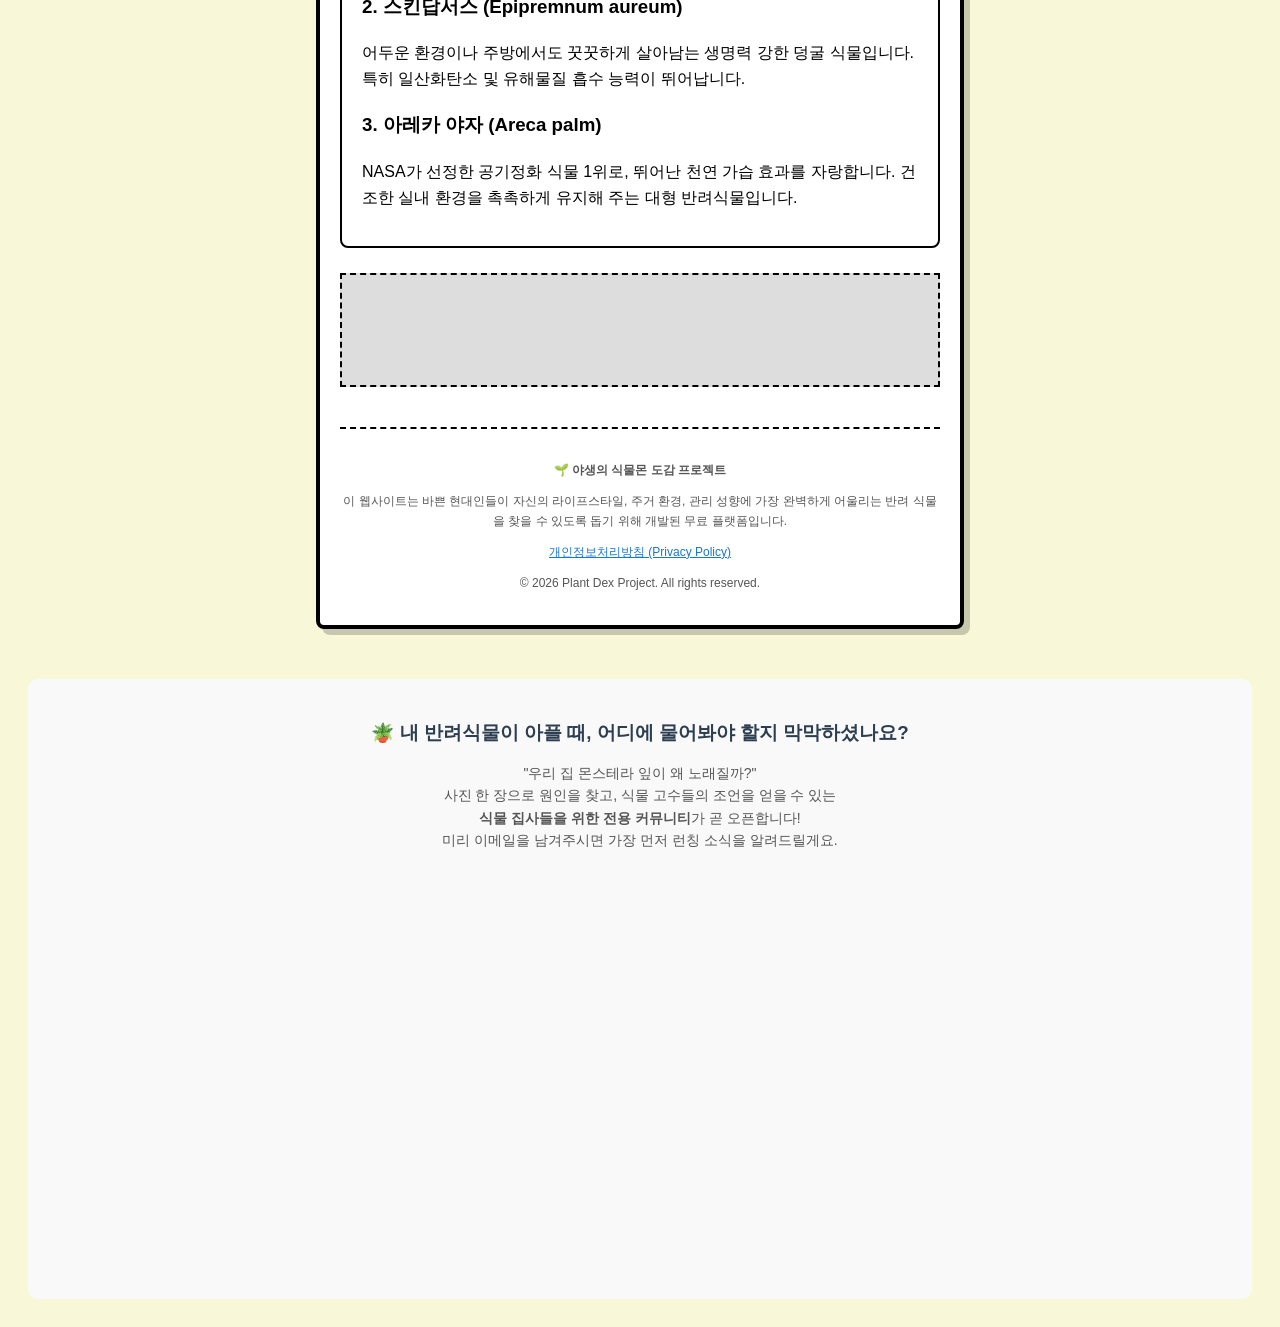
==== commit 3236b273: "Add files via upload" ====
--- a/index.html
+++ b/index.html
@@ -100,30 +100,35 @@
             </select>
         </div>
 
-        <!-- 8. 탄생월 선택 -->
-        <div class="question-box">
-            <label for="birthMonth">▶ 8. 당신의 탄생월은 언제인가요? (수호 탄생화 매칭)</label>
-            <select id="birthMonth">
-                <option value="1">1월</option>
-                <option value="2">2월</option>
-                <option value="3">3월</option>
-                <option value="4">4월</option>
-                <option value="5">5월</option>
-                <option value="6">6월</option>
-                <option value="7">7월</option>
-                <option value="8">8월</option>
-                <option value="9">9월</option>
-                <option value="10">10월</option>
-                <option value="11">11월</option>
-                <option value="12">12월</option>
-            </select>
+        <!-- 8. 탄생월 및 탄생일 선택 (365일 수호 탄생화) -->
+        <div class="question-box">
+            <label>▶ 8. 당신의 생일(탄생월/일)은 언제인가요? (365일 수호 탄생화)</label>
+            <div style="display: flex; gap: 10px; margin-top: 5px;">
+                <select id="birthMonth" onchange="updateDays()" style="flex: 1;">
+                    <option value="1">1월</option>
+                    <option value="2">2월</option>
+                    <option value="3">3월</option>
+                    <option value="4">4월</option>
+                    <option value="5">5월</option>
+                    <option value="6">6월</option>
+                    <option value="7">7월</option>
+                    <option value="8">8월</option>
+                    <option value="9">9월</option>
+                    <option value="10">10월</option>
+                    <option value="11">11월</option>
+                    <option value="12">12월</option>
+                </select>
+                <select id="birthDay" style="flex: 1;">
+                    <!-- script.js의 updateDays() 함수에 의해 자동 생성됩니다 -->
+                </select>
+            </div>
         </div>
 
         <button onclick="recommendPlant()" class="main-btn">A버튼을 눌러 파트너 찾기!</button>
 
         <!-- 결과 창 -->
         <div id="result-box" class="hidden">
-            <!-- 메인 추천 식물몬 카드 -->
+            <!-- 1) 메인 식물몬 카드 -->
             <div class="result-card dex-card" id="animation-card">
                 <span class="card-header">도감 데이터 전송 완료!</span>
                 <p id="plant-subtitle" class="subtitle"></p>
@@ -152,22 +157,22 @@
                 </a>
             </div>
 
-            <!-- 탄생월 수호 식물몬 카드 -->
+            <!-- 2) 365일 탄생일 수호 탄생화 카드 -->
             <div class="retro-box mt-20" style="background-color: #fffaf0; border: 2px solid #e67e22;">
-                <h4 style="margin: 0 0 10px 0; color: #d35400;">🎂 나의 탄생월 수호 탄생화</h4>
+                <h4 style="margin: 0 0 10px 0; color: #d35400;">🎂 나의 365일 수호 탄생화</h4>
                 <p id="birth-flower-info" style="margin: 0 0 12px 0; line-height: 1.6; font-size: 14px; color: #333;"></p>
                 <a id="birth-flower-link" href="#" target="_blank" class="affiliate-btn" style="background-color: #e67e22; border-color: #d35400;">
                     🌸 실제 탄생화(이미지) 보러 가기
                 </a>
             </div>
 
-            <!-- 서브 추천 목록 -->
+            <!-- 3) 서브 추천 리스트 -->
             <div class="sub-recommend retro-box">
                 <h4>▶ 이 식물몬들도 잘 어울려요!</h4>
                 <ul id="sub-plants-list"></ul>
             </div>
 
-            <!-- 공유 및 이미지 저장 -->
+            <!-- 4) 공유 및 이미지 다운로드 -->
             <div class="share-container">
                 <button onclick="shareResult()" class="share-btn">▶ 도감 데이터 통신교환(결과 공유하기)</button>
                 <button onclick="downloadResult()" class="share-btn" style="background-color: #4caf50; color: #fff; margin-top: 10px;">📷 내 결과 이미지로 저장하기</button>
@@ -191,7 +196,7 @@
             </div>
         </div>
 
-        <!-- [핵심 보수] 크롤러 인식용 정적 콘텐츠 영역 (상시 노출) -->
+        <!-- SEO 및 애드센스 크롤러 지원용 정적 콘텐츠 영역 -->
         <section class="seo-content-box" style="margin-top: 40px; padding: 20px; background: #fff; border: 2px solid #000; border-radius: 8px;">
             <h2>🌿 반려식물 도감 미리보기 및 주요 정보</h2>
             <p>본 도감에서는 초보 집사도 쉽게 키울 수 있는 다양한 공기정화 식물 정보를 제공합니다. 아래 대표 식물들의 특성을 확인해 보세요.</p>
@@ -205,7 +210,7 @@
             </div>
         </section>
 
-        <!-- 하단 광고 영역 -->
+        <!-- 하단 통합 광고 영역 -->
         <div class="ad-container">
             <ins class="adsbygoogle"
                  style="display:block"
@@ -218,7 +223,7 @@
             </script>
         </div>
 
-        <!-- 푸터 및 개인정보처리방침 링크 -->
+        <!-- 사이트 정보 및 푸터 영역 -->
         <footer style="margin-top: 40px; padding-top: 20px; border-top: 2px dashed #000; text-align: center; font-size: 12px; color: #555;">
             <p><strong>🌱 야생의 식물몬 도감 프로젝트</strong></p>
             <p>이 웹사이트는 바쁜 현대인들이 자신의 라이프스타일, 주거 환경, 관리 성향에 가장 완벽하게 어울리는 반려 식물을 찾을 수 있도록 돕기 위해 개발된 무료 플랫폼입니다.</p>
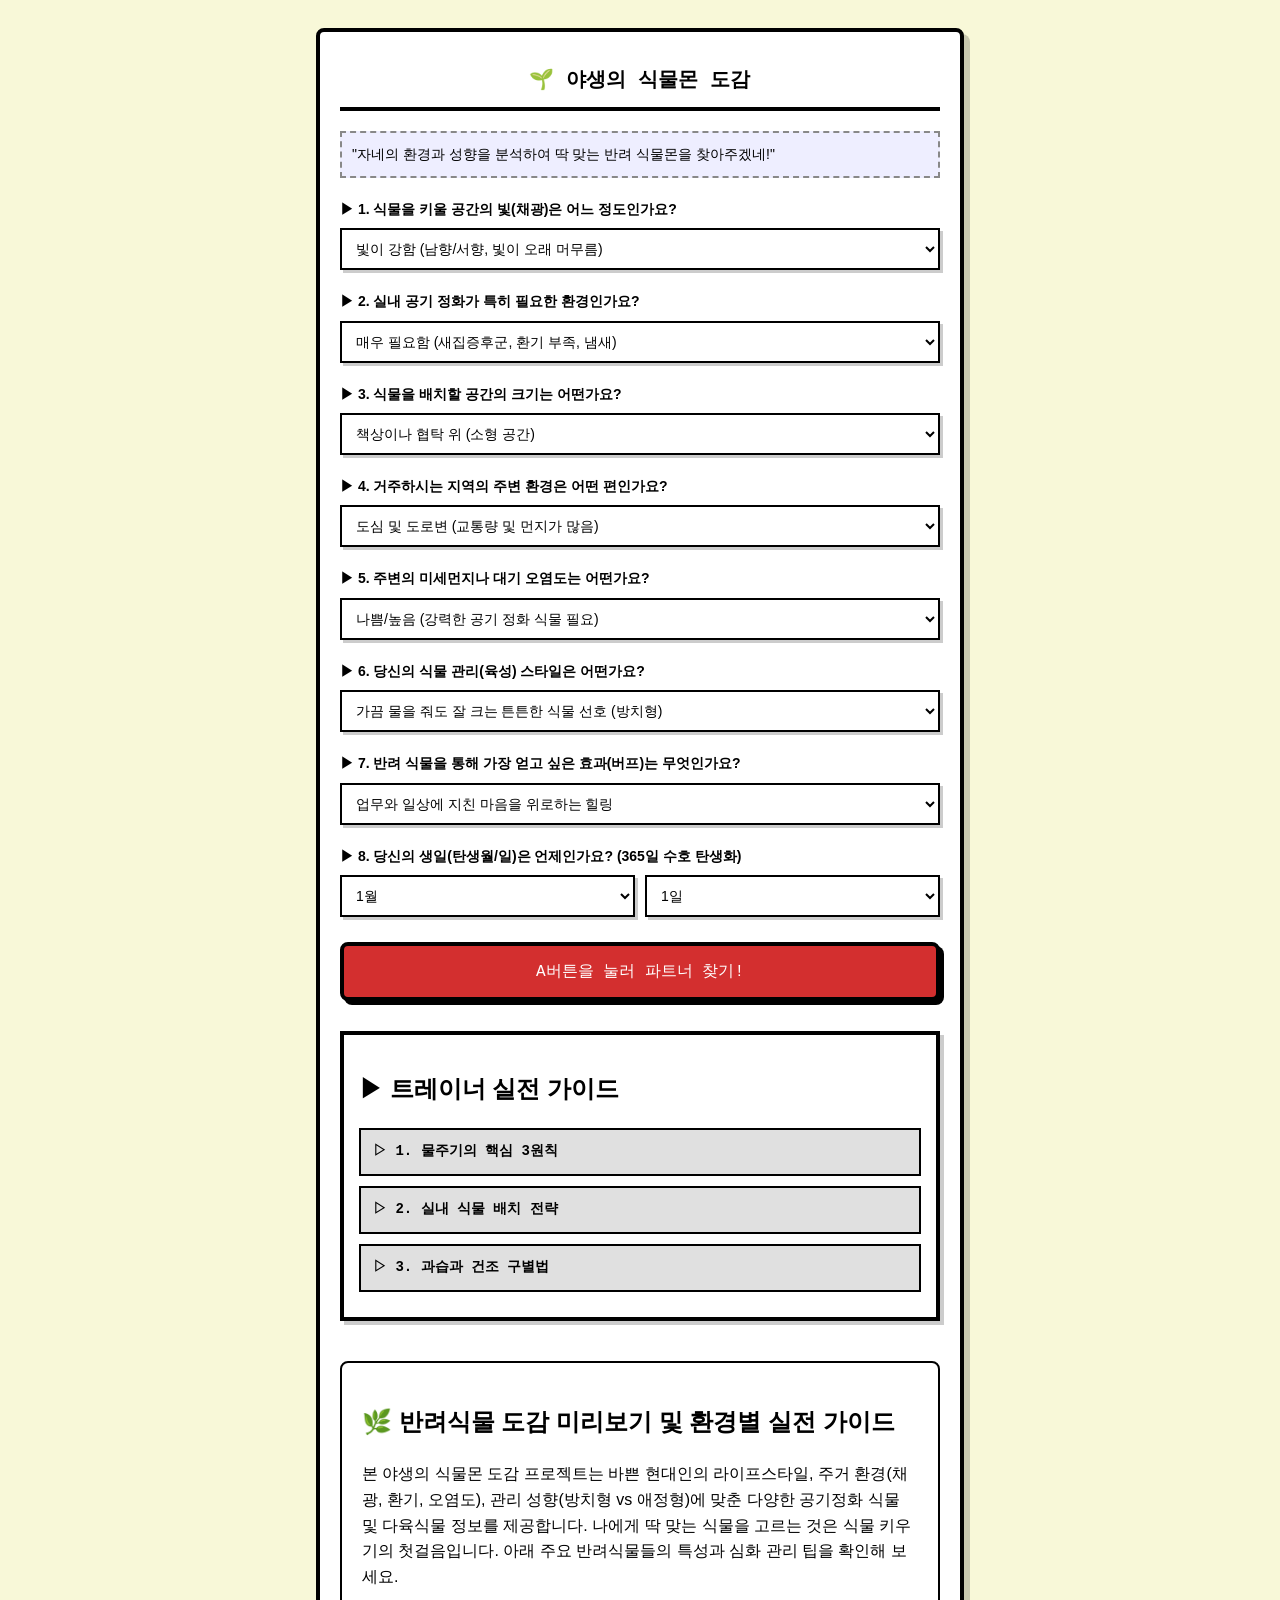
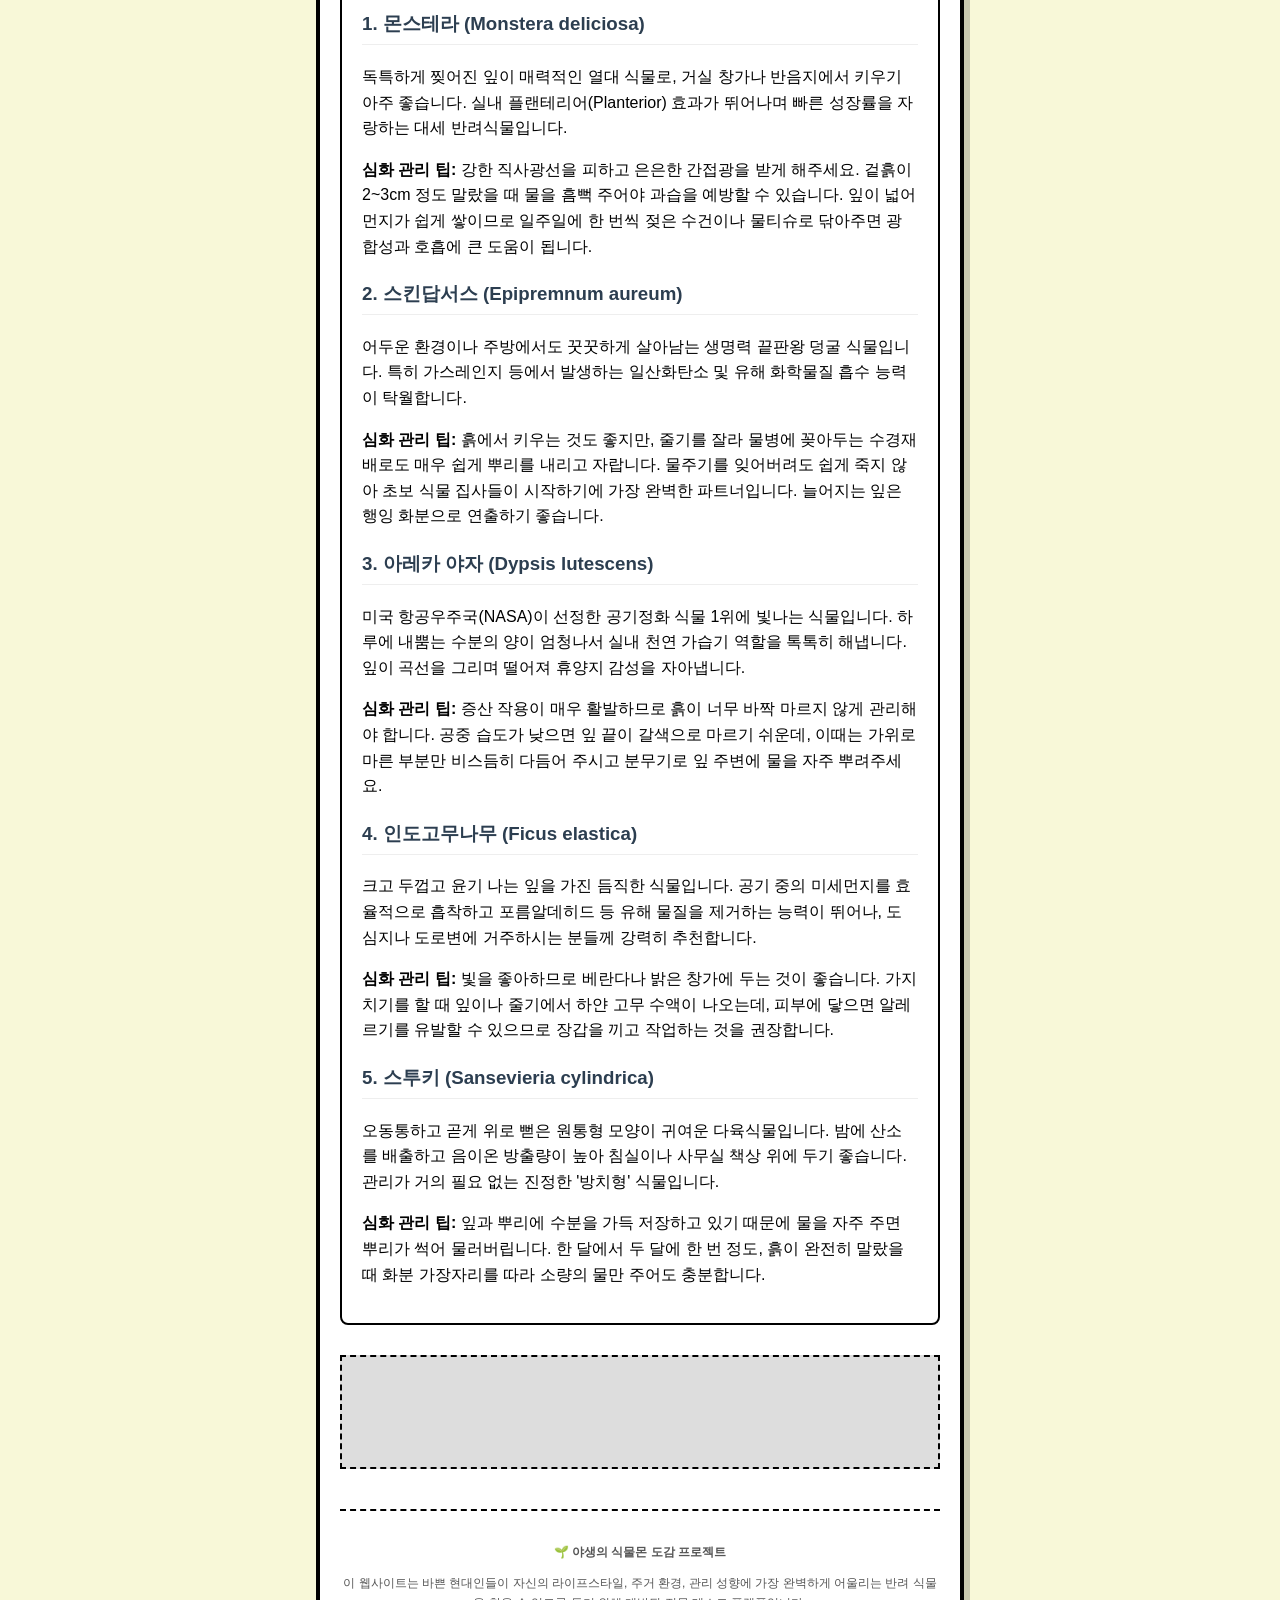
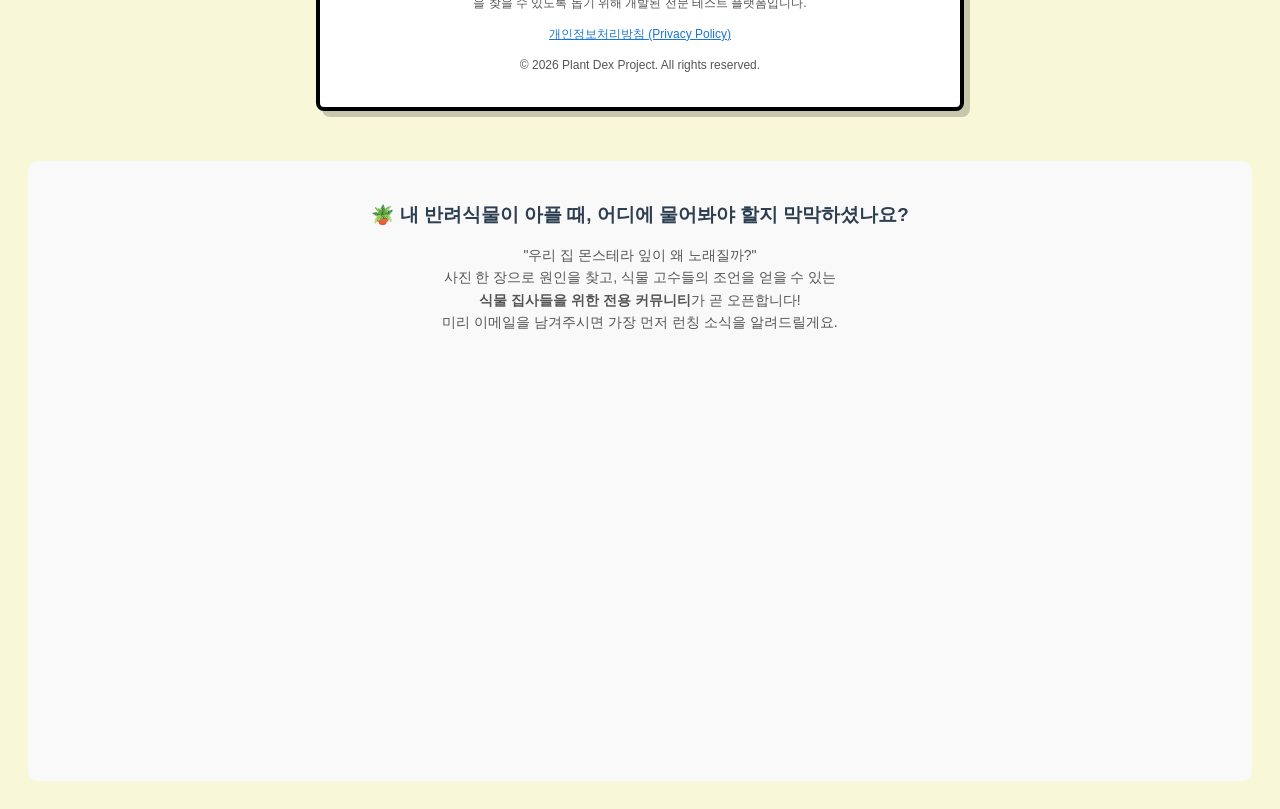
==== commit 56a2b604: "Add files via upload" ====
--- a/index.html
+++ b/index.html
@@ -8,6 +8,20 @@
       function gtag(){dataLayer.push(arguments);}
       gtag('js', new Date());
       gtag('config', 'G-PQYEPXVBEW');
+    </script>
+
+    <!-- 구글 봇을 위한 구조화된 데이터(JSON-LD) - 애드센스 및 SEO 최적화 -->
+    <script type="application/ld+json">
+    {
+      "@context": "https://schema.org",
+      "@type": "WebPage",
+      "name": "야생의 식물몬 도감 | 나만의 반려식물 찾기",
+      "description": "사용자의 채광, 공간 크기, 성향을 분석하여 20종 이상의 공기정화 식물 중 딱 맞는 반려식물을 추천해 주는 전문 테스트 및 도감 플랫폼입니다. 식물 관리 팁과 환경 조건을 상세히 제공합니다.",
+      "publisher": {
+        "@type": "Organization",
+        "name": "Plant Dex Project"
+      }
+    }
     </script>
 
     <meta charset="UTF-8">
@@ -100,7 +114,7 @@
             </select>
         </div>
 
-        <!-- 8. 탄생월 및 탄생일 선택 (365일 수호 탄생화) -->
+        <!-- 8. 탄생월 및 탄생일 선택 -->
         <div class="question-box">
             <label>▶ 8. 당신의 생일(탄생월/일)은 언제인가요? (365일 수호 탄생화)</label>
             <div style="display: flex; gap: 10px; margin-top: 5px;">
@@ -128,7 +142,6 @@
 
         <!-- 결과 창 -->
         <div id="result-box" class="hidden">
-            <!-- 1) 메인 식물몬 카드 -->
             <div class="result-card dex-card" id="animation-card">
                 <span class="card-header">도감 데이터 전송 완료!</span>
                 <p id="plant-subtitle" class="subtitle"></p>
@@ -151,13 +164,11 @@
                     <p><strong>▶ 주의 및 꿀팁:</strong> <span id="plant-caution"></span></p>
                 </div>
 
-                <!-- 메인 식물 구글 이미지 검색 연결 버튼 -->
                 <a id="plant-affiliate-link" href="#" target="_blank" class="affiliate-btn">
                     ▶ 실제 식물몬(이미지) 보러 가기
                 </a>
             </div>
 
-            <!-- 2) 365일 탄생일 수호 탄생화 카드 -->
             <div class="retro-box mt-20" style="background-color: #fffaf0; border: 2px solid #e67e22;">
                 <h4 style="margin: 0 0 10px 0; color: #d35400;">🎂 나의 365일 수호 탄생화</h4>
                 <p id="birth-flower-info" style="margin: 0 0 12px 0; line-height: 1.6; font-size: 14px; color: #333;"></p>
@@ -166,13 +177,11 @@
                 </a>
             </div>
 
-            <!-- 3) 서브 추천 리스트 -->
             <div class="sub-recommend retro-box">
                 <h4>▶ 이 식물몬들도 잘 어울려요!</h4>
                 <ul id="sub-plants-list"></ul>
             </div>
 
-            <!-- 4) 공유 및 이미지 다운로드 -->
             <div class="share-container">
                 <button onclick="shareResult()" class="share-btn">▶ 도감 데이터 통신교환(결과 공유하기)</button>
                 <button onclick="downloadResult()" class="share-btn" style="background-color: #4caf50; color: #fff; margin-top: 10px;">📷 내 결과 이미지로 저장하기</button>
@@ -185,33 +194,61 @@
             <div class="accordion-item">
                 <button class="accordion-header" onclick="toggleAccordion(this)">▷ 1. 물주기의 핵심 3원칙</button>
                 <div class="accordion-content">
-                    <p>초보 집사들이 가장 많이 하는 실수는 턴(주기)마다 무조건 물을 주는 것입니다. <strong>'겉흙을 2~3cm 이상 찔러보아 흙이 바짝 말랐을 때'</strong> 화분 밑으로 물이 줄줄 흘러나올 만큼 흠뻑 주는 것이 핵심입니다.</p>
+                    <p>초보 집사들이 가장 많이 하는 실수는 턴(주기)마다 무조건 물을 주는 것입니다. <strong>'겉흙을 2~3cm 이상 찔러보아 흙이 바짝 말랐을 때'</strong> 화분 밑으로 물이 줄줄 흘러나올 만큼 흠뻑 주는 것이 핵심입니다. 물을 준 후에는 화분 받침대의 물을 반드시 비워주세요.</p>
                 </div>
             </div>
             <div class="accordion-item">
                 <button class="accordion-header" onclick="toggleAccordion(this)">▷ 2. 실내 식물 배치 전략</button>
                 <div class="accordion-content">
-                    <p>공기 정화 식물은 실내 유해 오염 물질이 가장 많이 밀집하는 <strong>바닥에서 1미터 이내 높이</strong>에 배치하는 것이 공기 질 개선에 가장 효과적입니다.</p>
-                </div>
-            </div>
-        </div>
-
-        <!-- SEO 및 애드센스 크롤러 지원용 정적 콘텐츠 영역 -->
-        <section class="seo-content-box" style="margin-top: 40px; padding: 20px; background: #fff; border: 2px solid #000; border-radius: 8px;">
-            <h2>🌿 반려식물 도감 미리보기 및 주요 정보</h2>
-            <p>본 도감에서는 초보 집사도 쉽게 키울 수 있는 다양한 공기정화 식물 정보를 제공합니다. 아래 대표 식물들의 특성을 확인해 보세요.</p>
-            <div style="margin-top: 15px;">
-                <h3>1. 몬스테라 (Monstera)</h3>
-                <p>찢어진 잎이 매력적인 열대 식물로, 거실 창가나 반음지에서 키우기 좋습니다. 실내 인테리어 효과와 함께 빠른 성장률을 자랑하는 인기 반려식물입니다.</p>
-                <h3>2. 스킨답서스 (Epipremnum aureum)</h3>
-                <p>어두운 환경이나 주방에서도 꿋꿋하게 살아남는 생명력 강한 덩굴 식물입니다. 특히 일산화탄소 및 유해물질 흡수 능력이 뛰어납니다.</p>
-                <h3>3. 아레카 야자 (Areca palm)</h3>
-                <p>NASA가 선정한 공기정화 식물 1위로, 뛰어난 천연 가습 효과를 자랑합니다. 건조한 실내 환경을 촉촉하게 유지해 주는 대형 반려식물입니다.</p>
-            </div>
-        </section>
+                    <p>공기 정화 식물은 실내 유해 오염 물질이 가장 많이 밀집하는 <strong>바닥에서 1미터 이내 높이</strong>에 배치하는 것이 공기 질 개선에 가장 효과적입니다. 빛을 좋아하는 식물은 남향 베란다에, 반음지를 좋아하는 식물은 거실 안쪽에 두는 것이 좋습니다.</p>
+                </div>
+            </div>
+            <div class="accordion-item">
+                <button class="accordion-header" onclick="toggleAccordion(this)">▷ 3. 과습과 건조 구별법</button>
+                <div class="accordion-content">
+                    <p>잎이 노랗게 변하면서 축 처지면 과습(물이 너무 많음)을 의심해야 하고, 잎 끝이 바스락거리며 갈색으로 마르면 건조(물이 부족하거나 공중 습도가 낮음)를 의심해야 합니다. 잎의 상태는 식물이 보내는 가장 확실한 시그널입니다.</p>
+                </div>
+            </div>
+        </div>
+
+        <!-- 애드센스 크롤러를 완벽하게 만족시키기 위한 대규모 텍스트 영역 (시맨틱 태그 사용) -->
+        <article class="seo-content-box" style="margin-top: 40px; padding: 20px; background: #fff; border: 2px solid #000; border-radius: 8px; line-height: 1.6;">
+            <h2>🌿 반려식물 도감 미리보기 및 환경별 실전 가이드</h2>
+            <p>본 야생의 식물몬 도감 프로젝트는 바쁜 현대인의 라이프스타일, 주거 환경(채광, 환기, 오염도), 관리 성향(방치형 vs 애정형)에 맞춘 다양한 공기정화 식물 및 다육식물 정보를 제공합니다. 나에게 딱 맞는 식물을 고르는 것은 식물 키우기의 첫걸음입니다. 아래 주요 반려식물들의 특성과 심화 관리 팁을 확인해 보세요.</p>
+            
+            <section style="margin-top: 20px;">
+                <h3 style="color: #2c3e50; border-bottom: 1px solid #eee; padding-bottom: 5px;">1. 몬스테라 (Monstera deliciosa)</h3>
+                <p>독특하게 찢어진 잎이 매력적인 열대 식물로, 거실 창가나 반음지에서 키우기 아주 좋습니다. 실내 플랜테리어(Planterior) 효과가 뛰어나며 빠른 성장률을 자랑하는 대세 반려식물입니다.</p>
+                <p><strong>심화 관리 팁:</strong> 강한 직사광선을 피하고 은은한 간접광을 받게 해주세요. 겉흙이 2~3cm 정도 말랐을 때 물을 흠뻑 주어야 과습을 예방할 수 있습니다. 잎이 넓어 먼지가 쉽게 쌓이므로 일주일에 한 번씩 젖은 수건이나 물티슈로 닦아주면 광합성과 호흡에 큰 도움이 됩니다.</p>
+            </section>
+            
+            <section style="margin-top: 20px;">
+                <h3 style="color: #2c3e50; border-bottom: 1px solid #eee; padding-bottom: 5px;">2. 스킨답서스 (Epipremnum aureum)</h3>
+                <p>어두운 환경이나 주방에서도 꿋꿋하게 살아남는 생명력 끝판왕 덩굴 식물입니다. 특히 가스레인지 등에서 발생하는 일산화탄소 및 유해 화학물질 흡수 능력이 탁월합니다.</p>
+                <p><strong>심화 관리 팁:</strong> 흙에서 키우는 것도 좋지만, 줄기를 잘라 물병에 꽂아두는 수경재배로도 매우 쉽게 뿌리를 내리고 자랍니다. 물주기를 잊어버려도 쉽게 죽지 않아 초보 식물 집사들이 시작하기에 가장 완벽한 파트너입니다. 늘어지는 잎은 행잉 화분으로 연출하기 좋습니다.</p>
+            </section>
+            
+            <section style="margin-top: 20px;">
+                <h3 style="color: #2c3e50; border-bottom: 1px solid #eee; padding-bottom: 5px;">3. 아레카 야자 (Dypsis lutescens)</h3>
+                <p>미국 항공우주국(NASA)이 선정한 공기정화 식물 1위에 빛나는 식물입니다. 하루에 내뿜는 수분의 양이 엄청나서 실내 천연 가습기 역할을 톡톡히 해냅니다. 잎이 곡선을 그리며 떨어져 휴양지 감성을 자아냅니다.</p>
+                <p><strong>심화 관리 팁:</strong> 증산 작용이 매우 활발하므로 흙이 너무 바짝 마르지 않게 관리해야 합니다. 공중 습도가 낮으면 잎 끝이 갈색으로 마르기 쉬운데, 이때는 가위로 마른 부분만 비스듬히 다듬어 주시고 분무기로 잎 주변에 물을 자주 뿌려주세요.</p>
+            </section>
+
+            <section style="margin-top: 20px;">
+                <h3 style="color: #2c3e50; border-bottom: 1px solid #eee; padding-bottom: 5px;">4. 인도고무나무 (Ficus elastica)</h3>
+                <p>크고 두껍고 윤기 나는 잎을 가진 듬직한 식물입니다. 공기 중의 미세먼지를 효율적으로 흡착하고 포름알데히드 등 유해 물질을 제거하는 능력이 뛰어나, 도심지나 도로변에 거주하시는 분들께 강력히 추천합니다.</p>
+                <p><strong>심화 관리 팁:</strong> 빛을 좋아하므로 베란다나 밝은 창가에 두는 것이 좋습니다. 가지치기를 할 때 잎이나 줄기에서 하얀 고무 수액이 나오는데, 피부에 닿으면 알레르기를 유발할 수 있으므로 장갑을 끼고 작업하는 것을 권장합니다.</p>
+            </section>
+
+            <section style="margin-top: 20px;">
+                <h3 style="color: #2c3e50; border-bottom: 1px solid #eee; padding-bottom: 5px;">5. 스투키 (Sansevieria cylindrica)</h3>
+                <p>오동통하고 곧게 위로 뻗은 원통형 모양이 귀여운 다육식물입니다. 밤에 산소를 배출하고 음이온 방출량이 높아 침실이나 사무실 책상 위에 두기 좋습니다. 관리가 거의 필요 없는 진정한 '방치형' 식물입니다.</p>
+                <p><strong>심화 관리 팁:</strong> 잎과 뿌리에 수분을 가득 저장하고 있기 때문에 물을 자주 주면 뿌리가 썩어 물러버립니다. 한 달에서 두 달에 한 번 정도, 흙이 완전히 말랐을 때 화분 가장자리를 따라 소량의 물만 주어도 충분합니다.</p>
+            </section>
+        </article>
 
         <!-- 하단 통합 광고 영역 -->
-        <div class="ad-container">
+        <div class="ad-container" style="margin-top: 30px;">
             <ins class="adsbygoogle"
                  style="display:block"
                  data-ad-client="ca-pub-4136015723287267"
@@ -226,7 +263,7 @@
         <!-- 사이트 정보 및 푸터 영역 -->
         <footer style="margin-top: 40px; padding-top: 20px; border-top: 2px dashed #000; text-align: center; font-size: 12px; color: #555;">
             <p><strong>🌱 야생의 식물몬 도감 프로젝트</strong></p>
-            <p>이 웹사이트는 바쁜 현대인들이 자신의 라이프스타일, 주거 환경, 관리 성향에 가장 완벽하게 어울리는 반려 식물을 찾을 수 있도록 돕기 위해 개발된 무료 플랫폼입니다.</p>
+            <p>이 웹사이트는 바쁜 현대인들이 자신의 라이프스타일, 주거 환경, 관리 성향에 가장 완벽하게 어울리는 반려 식물을 찾을 수 있도록 돕기 위해 개발된 전문 테스트 플랫폼입니다.</p>
             <p style="margin-top: 10px;">
                 <a href="privacy.html" style="color: #1976d2; text-decoration: underline;">개인정보처리방침 (Privacy Policy)</a>
             </p>
